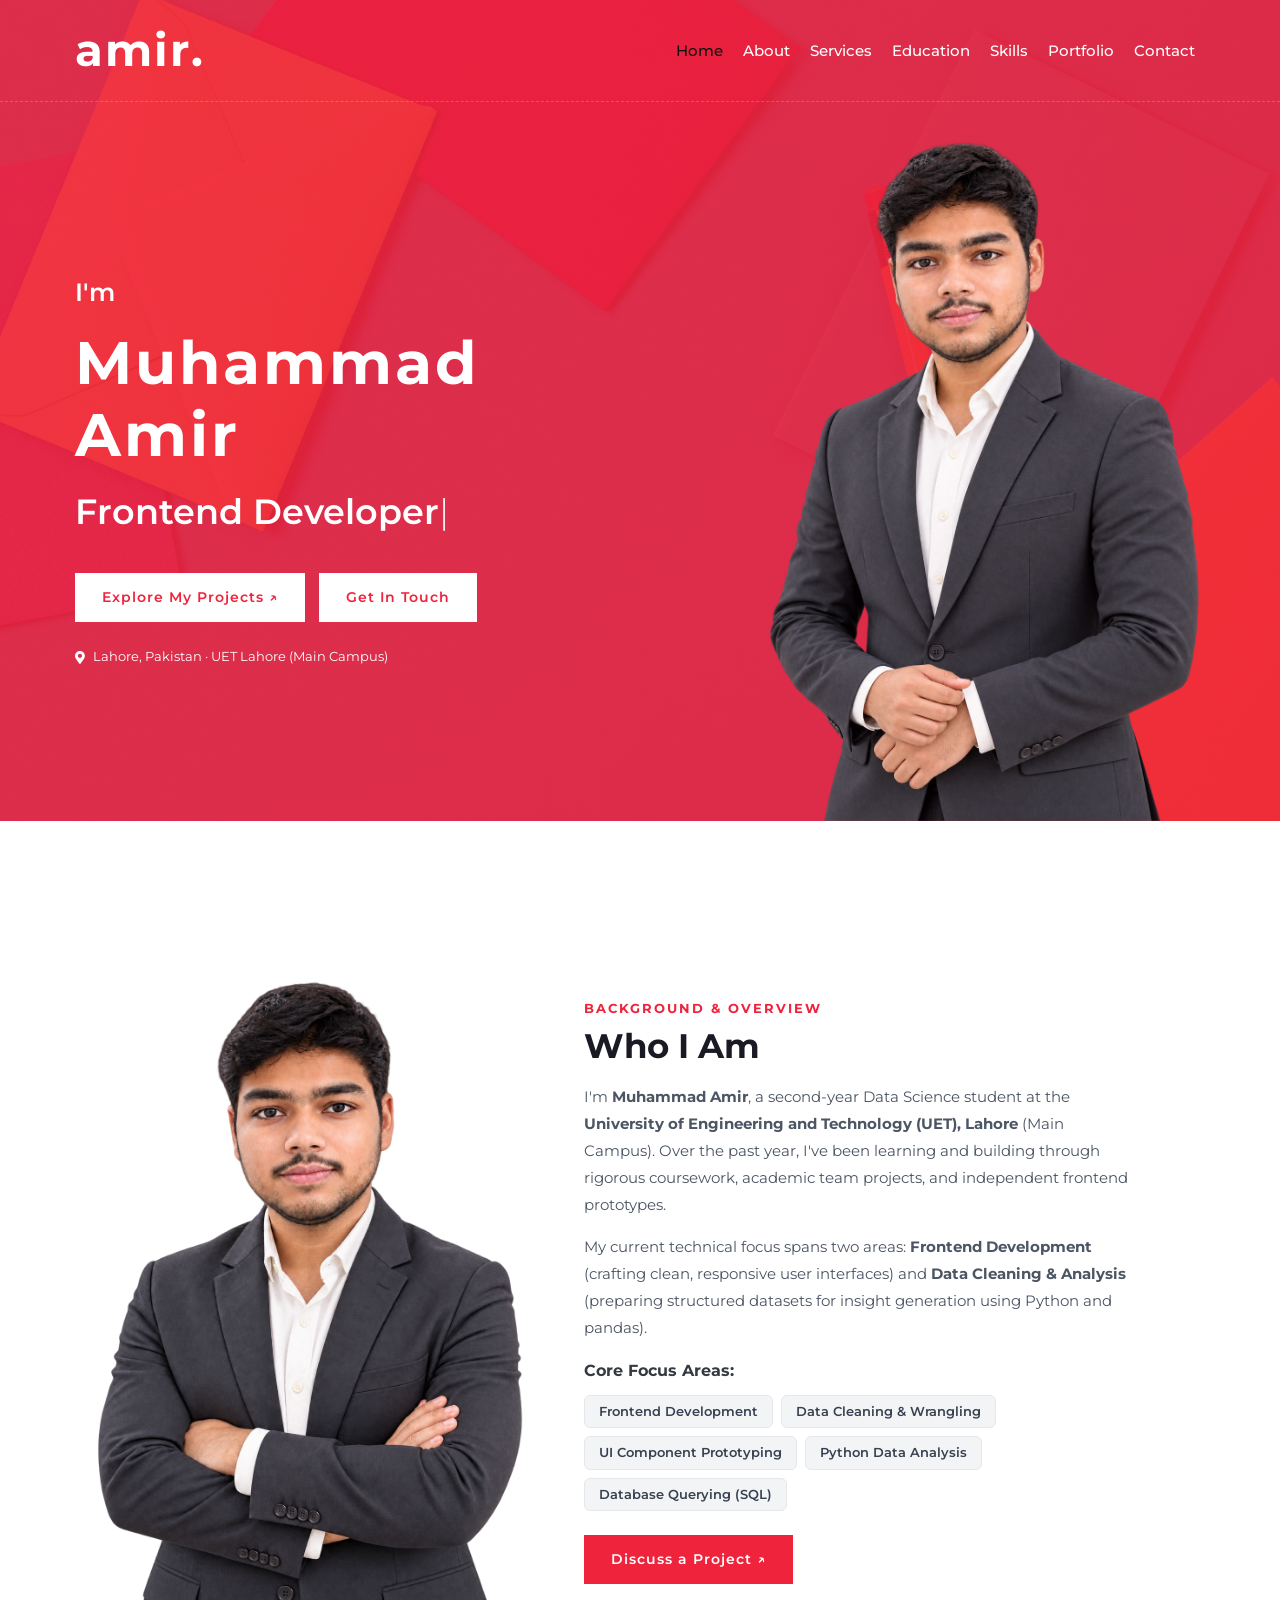
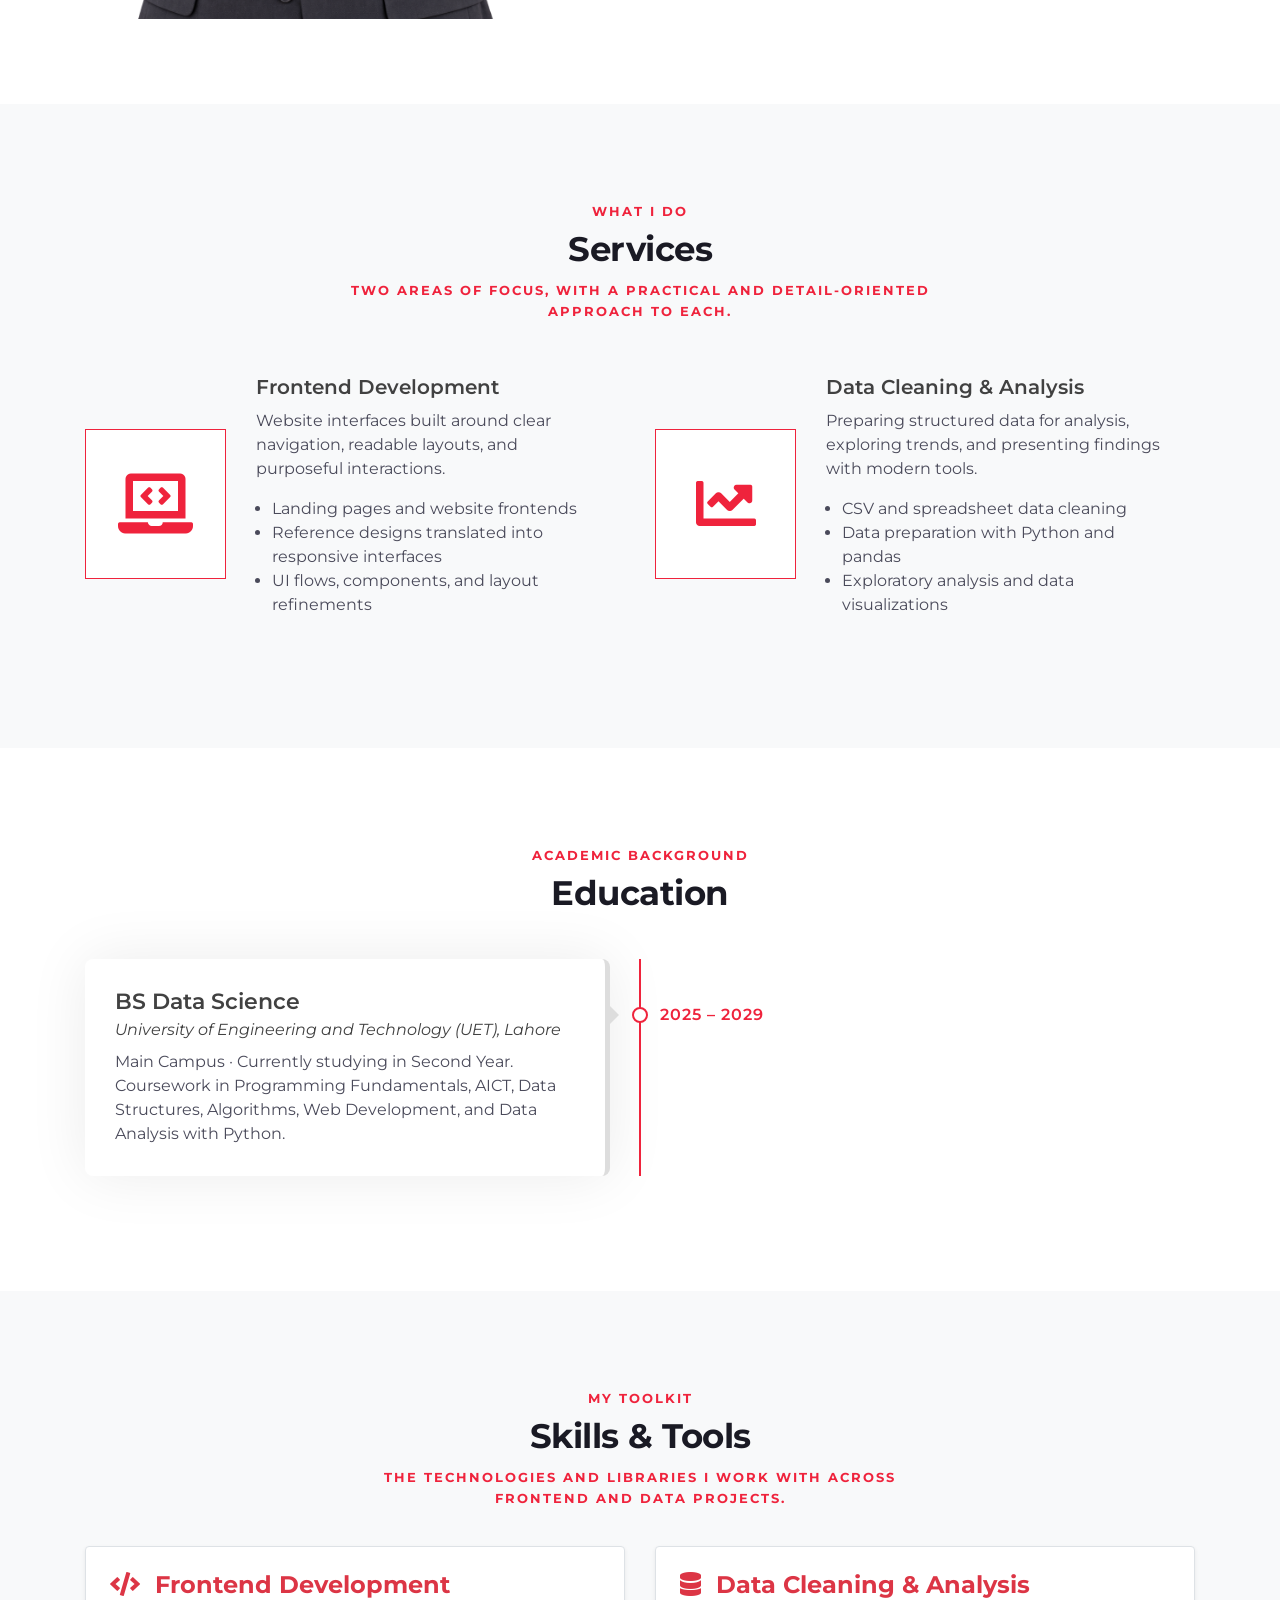
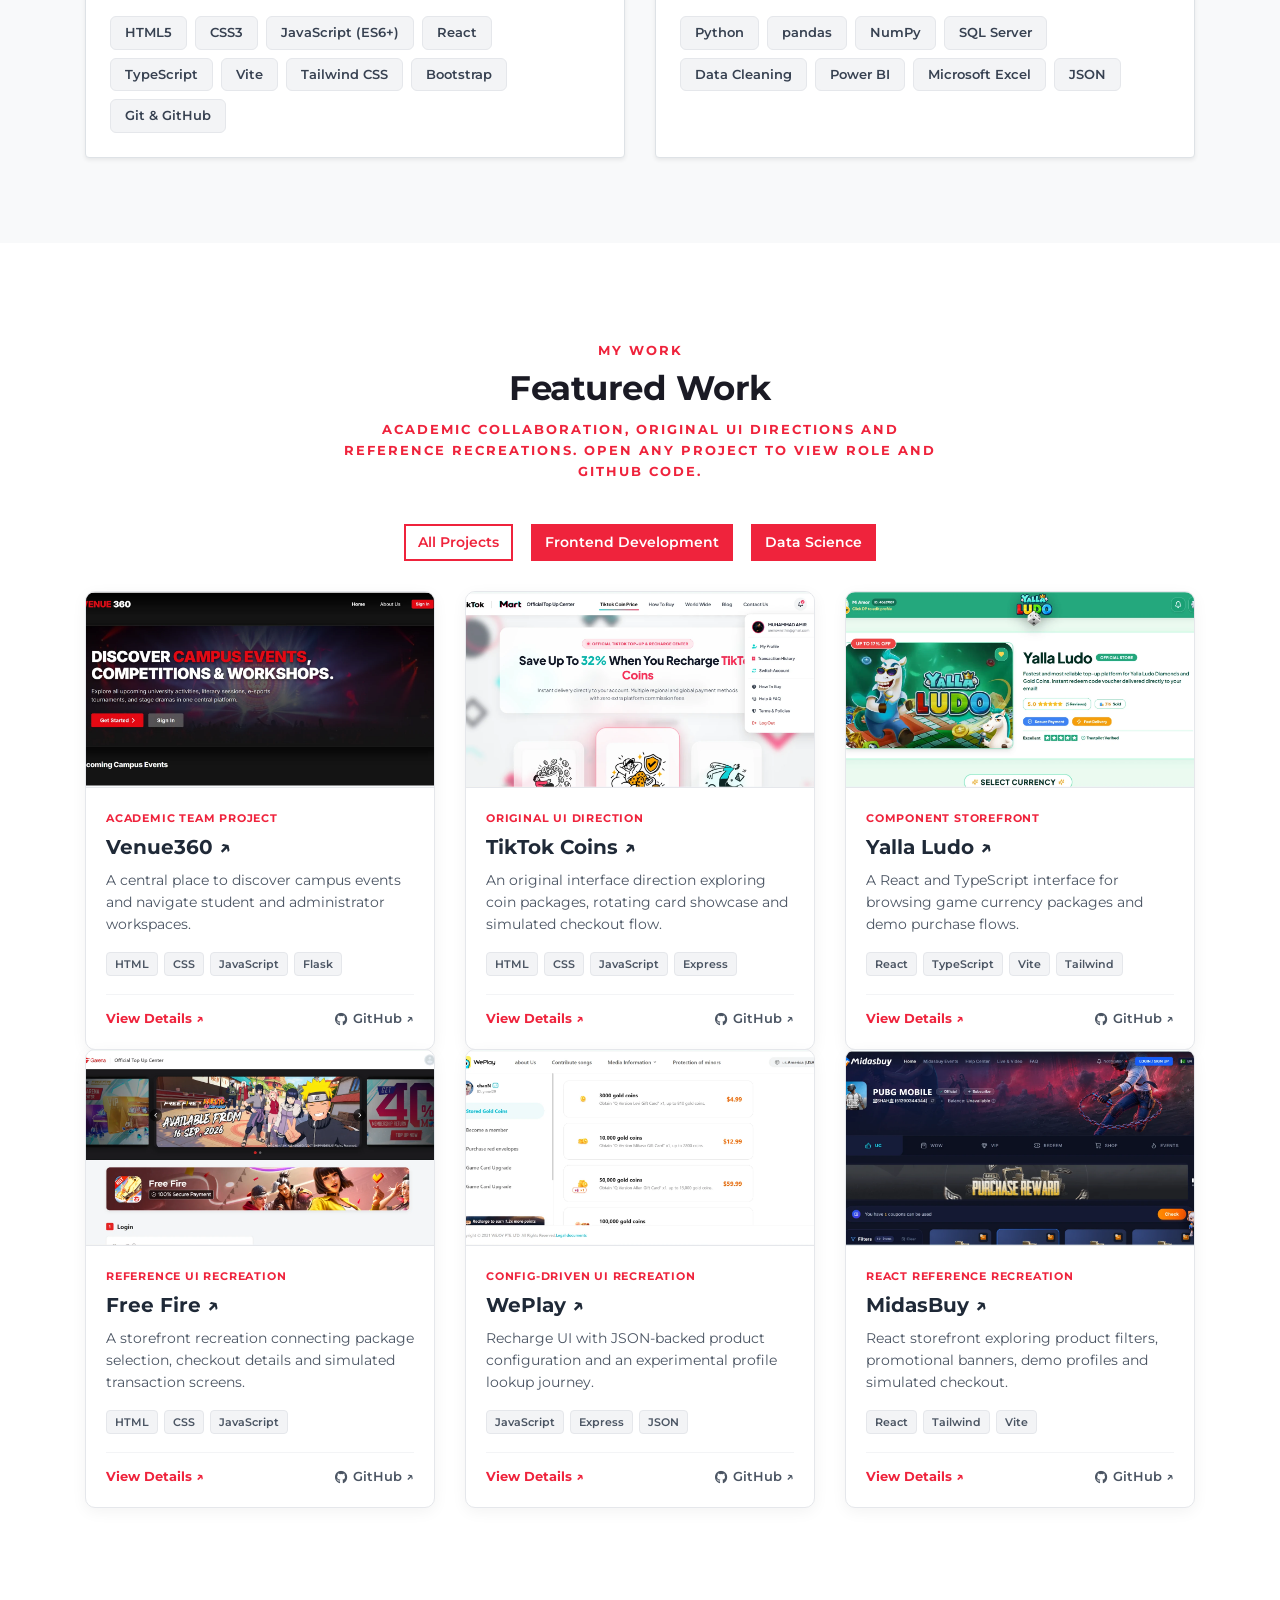
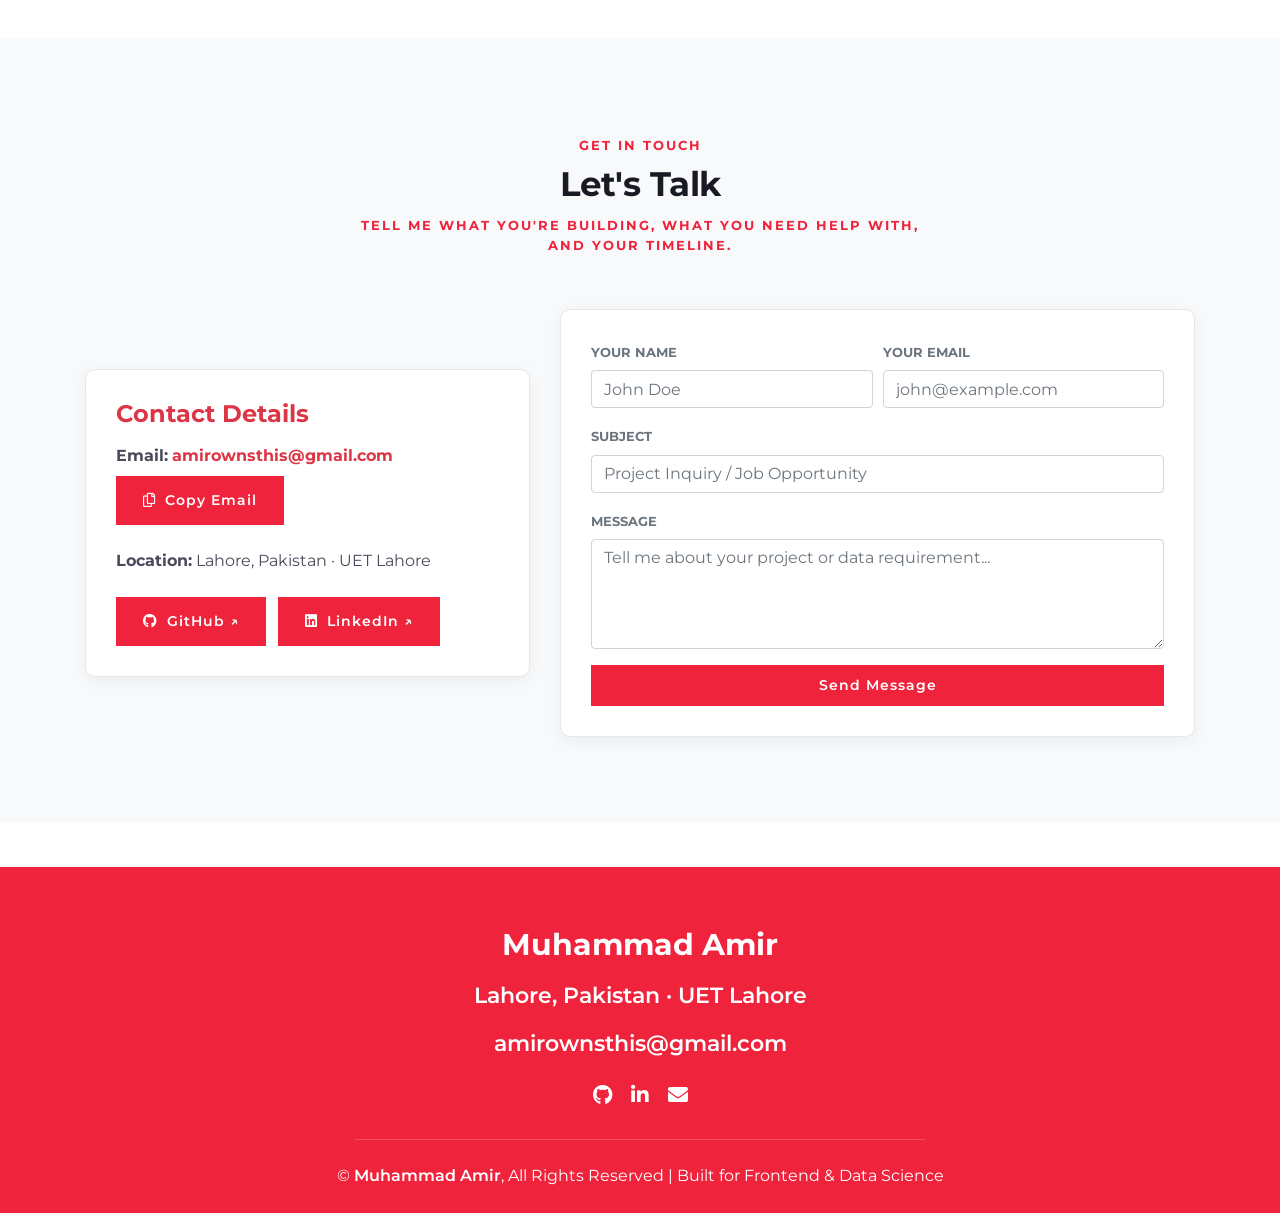
==== index.html @ ccf4f06b "Add portfolio website" ====
<!DOCTYPE html>
<html lang="en">
    <head>
        <meta charset="utf-8">
        <title>Muhammad Amir | Frontend Developer & Data Science Student</title>
        <meta content="width=device-width, initial-scale=1.0" name="viewport">
        <meta content="Muhammad Amir, Frontend Developer, Data Science Student, UET Lahore, Data Cleaning, Web Development" name="keywords">
        <meta content="Muhammad Amir — Frontend developer and Data Science student at UET Lahore. Explore academic projects, UI prototypes, data cleaning, and web development." name="description">

        <!-- Favicon -->
        <link href="img/favicon.svg" rel="icon" type="image/svg+xml">

        <!-- Google Fonts -->
        <link href="https://fonts.googleapis.com/css2?family=Montserrat:wght@300;400;500;600;700;800&display=swap" rel="stylesheet">

        <!-- CSS Libraries -->
        <link href="https://stackpath.bootstrapcdn.com/bootstrap/4.4.1/css/bootstrap.min.css" rel="stylesheet">
        <link href="https://cdnjs.cloudflare.com/ajax/libs/font-awesome/5.10.0/css/all.min.css" rel="stylesheet">
        <link href="lib/animate/animate.min.css" rel="stylesheet">
        <link href="lib/owlcarousel/assets/owl.carousel.min.css" rel="stylesheet">
        <link href="lib/lightbox/css/lightbox.min.css" rel="stylesheet">

        <!-- Template Stylesheet -->
        <link href="css/style.css" rel="stylesheet">

        <!-- Refined Layout, Pacing & Card Styles -->
        <style>
            html {
                scroll-behavior: smooth;
                scroll-padding-top: 80px;
            }

            body {
                font-family: 'Montserrat', sans-serif;
                color: #4A4A5A;
                background: #FFFFFF;
            }

            /* Section Spacing */
            .section-padding {
                padding: 85px 0;
            }
            .section-bg-light {
                background: #F8F9FA;
            }

            /* Section Header */
            .section-header {
                margin-bottom: 45px;
            }
            .section-header p {
                font-size: 13px;
                font-weight: 700;
                letter-spacing: 2px;
                text-transform: uppercase;
                color: #EF233C;
                margin-bottom: 8px;
            }
            .section-header h2 {
                font-size: 34px;
                font-weight: 700;
                color: #1A1A24;
                letter-spacing: -0.5px;
            }
            .section-intro-text {
                max-width: 600px;
                margin: 10px auto 0 auto;
                font-size: 15px;
                color: #6B7280;
                line-height: 1.6;
            }

            /* Skill Pills */
            .skill-pills-container {
                display: flex;
                flex-wrap: wrap;
                gap: 8px;
                margin-top: 15px;
            }
            .skill-badge-pill {
                background: #F3F4F6;
                color: #374151;
                font-weight: 600;
                font-size: 13px;
                padding: 6px 14px;
                border-radius: 6px;
                display: inline-block;
                border: 1px solid #E5E7EB;
                transition: all 0.25s ease;
            }
            .skill-badge-pill:hover {
                background: #EF233C;
                color: #FFFFFF;
                border-color: #EF233C;
                transform: translateY(-2px);
            }

            /* Portfolio Cards - Employer Ready */
            .portfolio-grid {
                display: grid;
                grid-template-columns: repeat(auto-fill, minmax(320px, 1fr));
                gap: 30px;
            }
            .portfolio-card {
                background: #FFFFFF;
                border-radius: 10px;
                overflow: hidden;
                border: 1px solid #E5E7EB;
                box-shadow: 0 4px 15px rgba(0,0,0,0.05);
                transition: transform 0.3s cubic-bezier(0.25, 0.8, 0.25, 1), box-shadow 0.3s ease, border-color 0.3s ease;
                display: flex;
                flex-direction: column;
                height: 100%;
            }
            .portfolio-card:hover {
                transform: translateY(-6px);
                box-shadow: 0 16px 30px rgba(0,0,0,0.12);
                border-color: #EF233C;
            }
            .portfolio-card-img-wrap {
                position: relative;
                width: 100%;
                aspect-ratio: 16 / 9;
                overflow: hidden;
                background: #F3F4F6;
                border-bottom: 1px solid #E5E7EB;
                cursor: pointer;
            }
            .portfolio-card-img-wrap img {
                width: 100%;
                height: 100%;
                object-fit: cover;
                transition: transform 0.4s ease;
            }
            .portfolio-card:hover .portfolio-card-img-wrap img {
                transform: scale(1.05);
            }
            .portfolio-card-body {
                padding: 22px 20px 20px 20px;
                display: flex;
                flex-direction: column;
                flex-grow: 1;
            }
            .portfolio-card-kind {
                font-size: 11px;
                font-weight: 700;
                letter-spacing: 0.8px;
                text-transform: uppercase;
                color: #EF233C;
                margin-bottom: 8px;
            }
            .portfolio-card-title-row {
                display: flex;
                justify-content: space-between;
                align-items: baseline;
                margin-bottom: 10px;
            }
            .portfolio-card-title {
                font-size: 20px;
                font-weight: 700;
                color: #1F2937;
                margin: 0;
            }
            .portfolio-card-title a {
                color: inherit;
                text-decoration: none;
            }
            .portfolio-card-title a:hover {
                color: #EF233C;
            }
            .portfolio-card-summary {
                font-size: 14px;
                color: #4B5563;
                line-height: 1.6;
                margin-bottom: 16px;
                flex-grow: 1;
            }
            .portfolio-card-tags {
                display: flex;
                flex-wrap: wrap;
                gap: 6px;
                margin-bottom: 18px;
            }
            .portfolio-card-tag {
                font-size: 11px;
                font-weight: 600;
                background: #F3F4F6;
                color: #4B5563;
                padding: 3px 8px;
                border-radius: 4px;
                border: 1px solid #E5E7EB;
            }
            .portfolio-card-footer {
                display: flex;
                justify-content: space-between;
                align-items: center;
                border-top: 1px solid #F3F4F6;
                padding-top: 14px;
                margin-top: auto;
            }
            .card-link-action {
                font-size: 13px;
                font-weight: 700;
                color: #EF233C;
                text-decoration: none !important;
                display: inline-flex;
                align-items: center;
                gap: 4px;
                background: none;
                border: none;
                padding: 0;
                cursor: pointer;
                transition: color 0.2s ease;
            }
            .card-link-action:hover {
                color: #D90429;
            }
            .card-link-github {
                font-size: 13px;
                font-weight: 600;
                color: #4B5563;
                text-decoration: none !important;
                display: inline-flex;
                align-items: center;
                gap: 5px;
                transition: color 0.2s ease;
            }
            .card-link-github:hover {
                color: #111827;
            }

            /* Education Timeline Enhancements */
            .experience .timeline-text {
                box-shadow: 0 4px 20px rgba(0,0,0,0.06);
                border-radius: 8px;
            }

            /* Contact Card */
            .contact-card-box {
                background: #FFFFFF;
                border-radius: 10px;
                padding: 30px;
                border: 1px solid #E5E7EB;
                box-shadow: 0 4px 15px rgba(0,0,0,0.05);
                height: 100%;
            }

            /* Filter buttons */
            #portfolio-filter {
                display: flex;
                justify-content: center;
                flex-wrap: wrap;
                gap: 8px;
                margin-bottom: 35px;
                padding: 0;
                list-style: none;
            }
            #portfolio-filter li {
                font-size: 13px;
                font-weight: 600;
                padding: 8px 18px;
                border-radius: 20px;
                background: #FFFFFF;
                color: #4B5563;
                border: 1px solid #E5E7EB;
                cursor: pointer;
                transition: all 0.25s ease;
            }
            #portfolio-filter li.filter-active,
            #portfolio-filter li:hover {
                background: #EF233C;
                color: #FFFFFF;
                border-color: #EF233C;
            }

            /* Modal Styling */
            .modal-content {
                border-radius: 12px;
                border: none;
                box-shadow: 0 20px 50px rgba(0,0,0,0.2);
            }
            .modal-header {
                background: #F9FAFB;
                border-bottom: 1px solid #E5E7EB;
                border-radius: 12px 12px 0 0;
                padding: 18px 24px;
            }
            .modal-body {
                padding: 24px;
            }
            .modal-footer {
                background: #F9FAFB;
                border-top: 1px solid #E5E7EB;
                border-radius: 0 0 12px 12px;
                padding: 16px 24px;
            }
        </style>
    </head>

    <body data-spy="scroll" data-target=".navbar" data-offset="51">
        <!-- Nav Bar Start -->
        <div class="navbar navbar-expand-lg bg-light navbar-light">
            <div class="container-fluid">
                <a href="index.html" class="navbar-brand">amir<span>.</span></a>
                <button type="button" class="navbar-toggler" data-toggle="collapse" data-target="#navbarCollapse">
                    <span class="navbar-toggler-icon"></span>
                </button>

                <div class="collapse navbar-collapse justify-content-between" id="navbarCollapse">
                    <div class="navbar-nav ml-auto">
                        <a href="#home" class="nav-item nav-link active">Home</a>
                        <a href="#about" class="nav-item nav-link">About</a>
                        <a href="#service" class="nav-item nav-link">Services</a>
                        <a href="#experience" class="nav-item nav-link">Education</a>
                        <a href="#skills" class="nav-item nav-link">Skills</a>
                        <a href="#portfolio" class="nav-item nav-link">Portfolio</a>
                        <a href="#contact" class="nav-item nav-link">Contact</a>
                    </div>
                </div>
            </div>
        </div>
        <!-- Nav Bar End -->


        <!-- Hero Start -->
        <div class="hero" id="home">
            <div class="container-fluid">
                <div class="row align-items-center">
                    <div class="col-sm-12 col-md-6">
                        <div class="hero-content">
                            <div class="hero-text">
                                <p>I'm</p>
                                <h1>Muhammad Amir</h1>
                                <div class="typed-text">Frontend Developer, Data Science Student, Data Cleaning Specialist</div>
                                <h2></h2>
                            </div>
                            <div class="hero-btn">
                                <a class="btn" href="#portfolio">Explore My Projects <span aria-hidden="true">↗</span></a>
                                <a class="btn" href="#contact">Get In Touch</a>
                            </div>
                            <div style="color: #FFFFFF; font-size: 13px; margin-top: 25px; display: flex; align-items: center; gap: 8px;">
                                <i class="fas fa-map-marker-alt"></i> Lahore, Pakistan · UET Lahore (Main Campus)
                            </div>
                        </div>
                    </div>
                    <div class="col-sm-12 col-md-6 d-none d-md-block">
                        <div class="hero-image">
                            <img src="img/amir-welcoming.png" alt="Muhammad Amir" style="max-width: 85%; display: block; margin-left: auto;">
                        </div>
                    </div>
                </div>
            </div>
        </div>
        <!-- Hero End -->


        <!-- About Start -->
        <div class="about section-padding" id="about">
            <div class="container">
                <div class="row align-items-center">
                    <div class="col-lg-5 mb-4 mb-lg-0">
                        <div class="about-img">
                            <img src="img/about-amir.png" alt="About Muhammad Amir" style="width: 100%; display: block;">
                        </div>
                    </div>
                    <div class="col-lg-7">
                        <div class="about-content pl-lg-4">
                            <div class="section-header text-left mb-3">
                                <p>BACKGROUND & OVERVIEW</p>
                                <h2>Who I Am</h2>
                            </div>
                            <div class="about-text">
                                <p style="font-size: 15px; line-height: 1.8; color: #4B5563; margin-bottom: 15px;">
                                    I'm <strong>Muhammad Amir</strong>, a second-year Data Science student at the <strong>University of Engineering and Technology (UET), Lahore</strong> (Main Campus). Over the past year, I've been learning and building through rigorous coursework, academic team projects, and independent frontend prototypes.
                                </p>
                                <p style="font-size: 15px; line-height: 1.8; color: #4B5563; margin-bottom: 20px;">
                                    My current technical focus spans two areas: <strong>Frontend Development</strong> (crafting clean, responsive user interfaces) and <strong>Data Cleaning & Analysis</strong> (preparing structured datasets for insight generation using Python and pandas).
                                </p>
                            </div>
                            
                            <!-- Skill Tags (No completion bars!) -->
                            <div>
                                <h6 class="font-weight-bold text-dark mb-2">Core Focus Areas:</h6>
                                <div class="skill-pills-container">
                                    <span class="skill-badge-pill">Frontend Development</span>
                                    <span class="skill-badge-pill">Data Cleaning & Wrangling</span>
                                    <span class="skill-badge-pill">UI Component Prototyping</span>
                                    <span class="skill-badge-pill">Python Data Analysis</span>
                                    <span class="skill-badge-pill">Database Querying (SQL)</span>
                                </div>
                            </div>

                            <a class="btn mt-4" href="#contact">Discuss a Project <span aria-hidden="true">↗</span></a>
                        </div>
                    </div>
                </div>
            </div>
        </div>
        <!-- About End -->
        
        
        <!-- Service Start -->
        <div class="service section-padding section-bg-light" id="service">
            <div class="container">
                <div class="section-header text-center wow zoomIn" data-wow-delay="0.1s">
                    <p>WHAT I DO</p>
                    <h2>Services</h2>
                    <p class="section-intro-text">Two areas of focus, with a practical and detail-oriented approach to each.</p>
                </div>
                <div class="row">
                    <div class="col-lg-6 wow fadeInUp mb-4 mb-lg-0" data-wow-delay="0.0s">
                        <div class="service-item">
                            <div class="service-icon">
                                <i class="fa fa-laptop-code"></i>
                            </div>
                            <div class="service-text">
                                <h3>Frontend Development</h3>
                                <p>
                                    Website interfaces built around clear navigation, readable layouts, and purposeful interactions.
                                </p>
                                <ul class="mt-3 pl-3">
                                    <li>Landing pages and website frontends</li>
                                    <li>Reference designs translated into responsive interfaces</li>
                                    <li>UI flows, components, and layout refinements</li>
                                </ul>
                            </div>
                        </div>
                    </div>
                    <div class="col-lg-6 wow fadeInUp" data-wow-delay="0.2s">
                        <div class="service-item">
                            <div class="service-icon">
                                <i class="fa fa-chart-line"></i>
                            </div>
                            <div class="service-text">
                                <h3>Data Cleaning & Analysis</h3>
                                <p>
                                    Preparing structured data for analysis, exploring trends, and presenting findings with modern tools.
                                </p>
                                <ul class="mt-3 pl-3">
                                    <li>CSV and spreadsheet data cleaning</li>
                                    <li>Data preparation with Python and pandas</li>
                                    <li>Exploratory analysis and data visualizations</li>
                                </ul>
                            </div>
                        </div>
                    </div>
                </div>
            </div>
        </div>
        <!-- Service End -->
        
        
        <!-- Education Start -->
        <div class="experience section-padding" id="experience">
            <div class="container">
                <header class="section-header text-center wow zoomIn" data-wow-delay="0.1s">
                    <p>ACADEMIC BACKGROUND</p>
                    <h2>Education</h2>
                </header>
                <div class="timeline">
                    <div class="timeline-item left wow slideInLeft" data-wow-delay="0.1s">
                        <div class="timeline-text">
                            <div class="timeline-date">2025 – 2029</div>
                            <h2>BS Data Science</h2>
                            <h4>University of Engineering and Technology (UET), Lahore</h4>
                            <p>
                                Main Campus · Currently studying in Second Year. Coursework in Programming Fundamentals, AICT, Data Structures, Algorithms, Web Development, and Data Analysis with Python.
                            </p>
                        </div>
                    </div>
                </div>
            </div>
        </div>
        <!-- Education End -->
        

        <!-- Skills Start -->
        <div class="about section-padding section-bg-light" id="skills">
            <div class="container">
                <div class="section-header text-center wow zoomIn" data-wow-delay="0.1s">
                    <p>MY TOOLKIT</p>
                    <h2>Skills & Tools</h2>
                    <p class="section-intro-text">The technologies and libraries I work with across frontend and data projects.</p>
                </div>
                <div class="row mt-4">
                    <div class="col-md-6 mb-4 mb-md-0 wow fadeInLeft" data-wow-delay="0.2s">
                        <div class="bg-white p-4 rounded shadow-sm border h-100">
                            <h4 class="font-weight-bold text-danger mb-3"><i class="fas fa-code mr-2"></i> Frontend Development</h4>
                            <div class="skill-pills-container">
                                <span class="skill-badge-pill">HTML5</span>
                                <span class="skill-badge-pill">CSS3</span>
                                <span class="skill-badge-pill">JavaScript (ES6+)</span>
                                <span class="skill-badge-pill">React</span>
                                <span class="skill-badge-pill">TypeScript</span>
                                <span class="skill-badge-pill">Vite</span>
                                <span class="skill-badge-pill">Tailwind CSS</span>
                                <span class="skill-badge-pill">Bootstrap</span>
                                <span class="skill-badge-pill">Git & GitHub</span>
                            </div>
                        </div>
                    </div>
                    <div class="col-md-6 wow fadeInRight" data-wow-delay="0.2s">
                        <div class="bg-white p-4 rounded shadow-sm border h-100">
                            <h4 class="font-weight-bold text-danger mb-3"><i class="fas fa-database mr-2"></i> Data Cleaning & Analysis</h4>
                            <div class="skill-pills-container">
                                <span class="skill-badge-pill">Python</span>
                                <span class="skill-badge-pill">pandas</span>
                                <span class="skill-badge-pill">NumPy</span>
                                <span class="skill-badge-pill">SQL Server</span>
                                <span class="skill-badge-pill">Data Cleaning</span>
                                <span class="skill-badge-pill">Power BI</span>
                                <span class="skill-badge-pill">Microsoft Excel</span>
                                <span class="skill-badge-pill">JSON</span>
                            </div>
                        </div>
                    </div>
                </div>
            </div>
        </div>
        <!-- Skills End -->


        <!-- Portfolio Start -->
        <div class="portfolio section-padding" id="portfolio">
            <div class="container">
                <div class="section-header text-center wow zoomIn" data-wow-delay="0.1s">
                    <p>MY WORK</p>
                    <h2>Featured Work</h2>
                    <p class="section-intro-text">Academic collaboration, original UI directions and reference recreations. Open any project to view role and GitHub code.</p>
                </div>
                
                <div class="row">
                    <div class="col-12">
                        <ul id="portfolio-filter">
                            <li data-filter="*" class="filter-active">All Projects</li>
                            <li data-filter=".filter-web">Frontend Development</li>
                            <li data-filter=".filter-data">Data Science</li>
                        </ul>
                    </div>
                </div>
                
                <div class="row portfolio-container">
                    
                    <!-- Card 1: Venue360 -->
                    <div class="col-lg-4 col-md-6 portfolio-item filter-web wow fadeInUp" data-wow-delay="0.0s">
                        <div class="portfolio-card">
                            <div class="portfolio-card-img-wrap" onclick="openProjectModal('venue360')">
                                <img src="img/projects/Venue360.webp" alt="Venue360 Campus Event Platform">
                            </div>
                            <div class="portfolio-card-body">
                                <span class="portfolio-card-kind">Academic Team Project</span>
                                <div class="portfolio-card-title-row">
                                    <h3 class="portfolio-card-title">
                                        <a href="javascript:void(0)" onclick="openProjectModal('venue360')">Venue360 ↗</a>
                                    </h3>
                                </div>
                                <p class="portfolio-card-summary">A central place to discover campus events and navigate student and administrator workspaces.</p>
                                <div class="portfolio-card-tags">
                                    <span class="portfolio-card-tag">HTML</span>
                                    <span class="portfolio-card-tag">CSS</span>
                                    <span class="portfolio-card-tag">JavaScript</span>
                                    <span class="portfolio-card-tag">Flask</span>
                                </div>
                                <div class="portfolio-card-footer">
                                    <button class="card-link-action" onclick="openProjectModal('venue360')">
                                        View Details ↗
                                    </button>
                                    <a href="https://github.com/amirownsthis-code/Venue360" target="_blank" rel="noopener noreferrer" class="card-link-github">
                                        <i class="fab fa-github"></i> GitHub ↗
                                    </a>
                                </div>
                            </div>
                        </div>
                    </div>

                    <!-- Card 2: TikTok Coins -->
                    <div class="col-lg-4 col-md-6 portfolio-item filter-web wow fadeInUp" data-wow-delay="0.1s">
                        <div class="portfolio-card">
                            <div class="portfolio-card-img-wrap" onclick="openProjectModal('tiktok')">
                                <img src="img/projects/tiktok-coins-prototype.webp" alt="TikTok Coins Storefront">
                            </div>
                            <div class="portfolio-card-body">
                                <span class="portfolio-card-kind">Original UI Direction</span>
                                <div class="portfolio-card-title-row">
                                    <h3 class="portfolio-card-title">
                                        <a href="javascript:void(0)" onclick="openProjectModal('tiktok')">TikTok Coins ↗</a>
                                    </h3>
                                </div>
                                <p class="portfolio-card-summary">An original interface direction exploring coin packages, rotating card showcase and simulated checkout flow.</p>
                                <div class="portfolio-card-tags">
                                    <span class="portfolio-card-tag">HTML</span>
                                    <span class="portfolio-card-tag">CSS</span>
                                    <span class="portfolio-card-tag">JavaScript</span>
                                    <span class="portfolio-card-tag">Express</span>
                                </div>
                                <div class="portfolio-card-footer">
                                    <button class="card-link-action" onclick="openProjectModal('tiktok')">
                                        View Details ↗
                                    </button>
                                    <a href="https://github.com/amirownsthis-code/tiktok-coins-prototype" target="_blank" rel="noopener noreferrer" class="card-link-github">
                                        <i class="fab fa-github"></i> GitHub ↗
                                    </a>
                                </div>
                            </div>
                        </div>
                    </div>

                    <!-- Card 3: Yalla Ludo -->
                    <div class="col-lg-4 col-md-6 portfolio-item filter-web wow fadeInUp" data-wow-delay="0.2s">
                        <div class="portfolio-card">
                            <div class="portfolio-card-img-wrap" onclick="openProjectModal('yallaludo')">
                                <img src="img/projects/yallaludo-topup-prototype.webp" alt="Yalla Ludo Storefront">
                            </div>
                            <div class="portfolio-card-body">
                                <span class="portfolio-card-kind">Component Storefront</span>
                                <div class="portfolio-card-title-row">
                                    <h3 class="portfolio-card-title">
                                        <a href="javascript:void(0)" onclick="openProjectModal('yallaludo')">Yalla Ludo ↗</a>
                                    </h3>
                                </div>
                                <p class="portfolio-card-summary">A React and TypeScript interface for browsing game currency packages and demo purchase flows.</p>
                                <div class="portfolio-card-tags">
                                    <span class="portfolio-card-tag">React</span>
                                    <span class="portfolio-card-tag">TypeScript</span>
                                    <span class="portfolio-card-tag">Vite</span>
                                    <span class="portfolio-card-tag">Tailwind</span>
                                </div>
                                <div class="portfolio-card-footer">
                                    <button class="card-link-action" onclick="openProjectModal('yallaludo')">
                                        View Details ↗
                                    </button>
                                    <a href="https://github.com/amirownsthis-code/yallaludo-topup-prototype" target="_blank" rel="noopener noreferrer" class="card-link-github">
                                        <i class="fab fa-github"></i> GitHub ↗
                                    </a>
                                </div>
                            </div>
                        </div>
                    </div>

                    <!-- Card 4: Free Fire -->
                    <div class="col-lg-4 col-md-6 portfolio-item filter-web wow fadeInUp" data-wow-delay="0.3s">
                        <div class="portfolio-card">
                            <div class="portfolio-card-img-wrap" onclick="openProjectModal('freefire')">
                                <img src="img/projects/freefire-topup-prototype.webp" alt="Free Fire Recreation">
                            </div>
                            <div class="portfolio-card-body">
                                <span class="portfolio-card-kind">Reference UI Recreation</span>
                                <div class="portfolio-card-title-row">
                                    <h3 class="portfolio-card-title">
                                        <a href="javascript:void(0)" onclick="openProjectModal('freefire')">Free Fire ↗</a>
                                    </h3>
                                </div>
                                <p class="portfolio-card-summary">A storefront recreation connecting package selection, checkout details and simulated transaction screens.</p>
                                <div class="portfolio-card-tags">
                                    <span class="portfolio-card-tag">HTML</span>
                                    <span class="portfolio-card-tag">CSS</span>
                                    <span class="portfolio-card-tag">JavaScript</span>
                                </div>
                                <div class="portfolio-card-footer">
                                    <button class="card-link-action" onclick="openProjectModal('freefire')">
                                        View Details ↗
                                    </button>
                                    <a href="https://github.com/amirownsthis-code/freefire-topup-prototype" target="_blank" rel="noopener noreferrer" class="card-link-github">
                                        <i class="fab fa-github"></i> GitHub ↗
                                    </a>
                                </div>
                            </div>
                        </div>
                    </div>

                    <!-- Card 5: WePlay -->
                    <div class="col-lg-4 col-md-6 portfolio-item filter-web wow fadeInUp" data-wow-delay="0.4s">
                        <div class="portfolio-card">
                            <div class="portfolio-card-img-wrap" onclick="openProjectModal('weplay')">
                                <img src="img/projects/weplay-topup-prototype.webp" alt="WePlay Recharge UI">
                            </div>
                            <div class="portfolio-card-body">
                                <span class="portfolio-card-kind">Config-Driven UI Recreation</span>
                                <div class="portfolio-card-title-row">
                                    <h3 class="portfolio-card-title">
                                        <a href="javascript:void(0)" onclick="openProjectModal('weplay')">WePlay ↗</a>
                                    </h3>
                                </div>
                                <p class="portfolio-card-summary">Recharge UI with JSON-backed product configuration and an experimental profile lookup journey.</p>
                                <div class="portfolio-card-tags">
                                    <span class="portfolio-card-tag">JavaScript</span>
                                    <span class="portfolio-card-tag">Express</span>
                                    <span class="portfolio-card-tag">JSON</span>
                                </div>
                                <div class="portfolio-card-footer">
                                    <button class="card-link-action" onclick="openProjectModal('weplay')">
                                        View Details ↗
                                    </button>
                                    <a href="https://github.com/amirownsthis-code/weplay-topup-prototype" target="_blank" rel="noopener noreferrer" class="card-link-github">
                                        <i class="fab fa-github"></i> GitHub ↗
                                    </a>
                                </div>
                            </div>
                        </div>
                    </div>

                    <!-- Card 6: MidasBuy -->
                    <div class="col-lg-4 col-md-6 portfolio-item filter-web wow fadeInUp" data-wow-delay="0.5s">
                        <div class="portfolio-card">
                            <div class="portfolio-card-img-wrap" onclick="openProjectModal('midasbuy')">
                                <img src="img/projects/midasbuy-ui-prototype.webp" alt="MidasBuy Storefront">
                            </div>
                            <div class="portfolio-card-body">
                                <span class="portfolio-card-kind">React Reference Recreation</span>
                                <div class="portfolio-card-title-row">
                                    <h3 class="portfolio-card-title">
                                        <a href="javascript:void(0)" onclick="openProjectModal('midasbuy')">MidasBuy ↗</a>
                                    </h3>
                                </div>
                                <p class="portfolio-card-summary">React storefront exploring product filters, promotional banners, demo profiles and simulated checkout.</p>
                                <div class="portfolio-card-tags">
                                    <span class="portfolio-card-tag">React</span>
                                    <span class="portfolio-card-tag">Tailwind</span>
                                    <span class="portfolio-card-tag">Vite</span>
                                </div>
                                <div class="portfolio-card-footer">
                                    <button class="card-link-action" onclick="openProjectModal('midasbuy')">
                                        View Details ↗
                                    </button>
                                    <a href="https://github.com/amirownsthis-code/midasbuy-ui-prototype" target="_blank" rel="noopener noreferrer" class="card-link-github">
                                        <i class="fab fa-github"></i> GitHub ↗
                                    </a>
                                </div>
                            </div>
                        </div>
                    </div>

                </div>
            </div>
        </div>
        <!-- Portfolio End -->


        <!-- Contact Start -->
        <div class="contact section-padding section-bg-light" id="contact">
            <div class="container">
                <div class="section-header text-center wow zoomIn" data-wow-delay="0.1s">
                    <p>GET IN TOUCH</p>
                    <h2>Let's Talk</h2>
                    <p class="section-intro-text">Tell me what you're building, what you need help with, and your timeline.</p>
                </div>
                <div class="row mt-4 align-items-center">
                    <div class="col-md-5 mb-4 mb-md-0">
                        <div class="contact-card-box">
                            <h4 class="font-weight-bold text-danger mb-3">Contact Details</h4>
                            <p class="mb-2"><strong>Email:</strong> <a href="mailto:amirownsthis@gmail.com" class="text-danger font-weight-bold">amirownsthis@gmail.com</a></p>
                            <button class="btn btn-sm btn-outline-danger mb-3" onclick="copyEmail()"><i class="far fa-copy mr-1"></i> Copy Email</button>
                            <p id="copy-status-msg" class="text-success small font-weight-bold mb-2"></p>
                            <p class="mb-2"><strong>Location:</strong> Lahore, Pakistan · UET Lahore</p>
                            <div class="mt-4">
                                <a href="https://github.com/amirownsthis-code" target="_blank" rel="noopener noreferrer" class="btn btn-sm btn-dark mr-2"><i class="fab fa-github mr-1"></i> GitHub ↗</a>
                                <a href="https://www.linkedin.com/in/muhammad-amir-1a67363a3/" target="_blank" rel="noopener noreferrer" class="btn btn-sm btn-primary"><i class="fab fa-linkedin mr-1"></i> LinkedIn ↗</a>
                            </div>
                        </div>
                    </div>
                    <div class="col-md-7">
                        <div class="contact-card-box">
                            <form id="contactForm" onsubmit="handleContactSubmit(event)">
                                <div class="form-row">
                                    <div class="form-group col-md-6">
                                        <label class="font-weight-bold small text-muted">YOUR NAME</label>
                                        <input type="text" class="form-control" placeholder="John Doe" required>
                                    </div>
                                    <div class="form-group col-md-6">
                                        <label class="font-weight-bold small text-muted">YOUR EMAIL</label>
                                        <input type="email" class="form-control" placeholder="john@example.com" required>
                                    </div>
                                </div>
                                <div class="form-group">
                                    <label class="font-weight-bold small text-muted">SUBJECT</label>
                                    <input type="text" class="form-control" placeholder="Project Inquiry / Job Opportunity" required>
                                </div>
                                <div class="form-group">
                                    <label class="font-weight-bold small text-muted">MESSAGE</label>
                                    <textarea class="form-control" rows="4" placeholder="Tell me about your project or data requirement..." required></textarea>
                                </div>
                                <button type="submit" class="btn btn-danger btn-block py-2">Send Message</button>
                                <div id="form-success-alert" class="alert alert-success mt-3 d-none">
                                    Thank you! Your message has been sent. Muhammad Amir will respond shortly.
                                </div>
                            </form>
                        </div>
                    </div>
                </div>
            </div>
        </div>
        <!-- Contact End -->


        <!-- Footer Start -->
        <div class="footer wow fadeIn" data-wow-delay="0.3s">
            <div class="container-fluid">
                <div class="container">
                    <div class="footer-info">
                        <h2>Muhammad Amir</h2>
                        <h3>Lahore, Pakistan · UET Lahore</h3>
                        <div class="footer-menu">
                            <p><a href="mailto:amirownsthis@gmail.com" style="color: #ffffff; text-decoration: none;">amirownsthis@gmail.com</a></p>
                        </div>
                        <div class="footer-social">
                            <a href="https://github.com/amirownsthis-code" target="_blank" rel="noopener noreferrer" title="GitHub"><i class="fab fa-github"></i></a>
                            <a href="https://www.linkedin.com/in/muhammad-amir-1a67363a3/" target="_blank" rel="noopener noreferrer" title="LinkedIn"><i class="fab fa-linkedin-in"></i></a>
                            <a href="mailto:amirownsthis@gmail.com" title="Email"><i class="fas fa-envelope"></i></a>
                        </div>
                    </div>
                </div>
                <div class="container copyright">
                    <p>&copy; <a href="#">Muhammad Amir</a>, All Rights Reserved | Built for Frontend & Data Science</p>
                </div>
            </div>
        </div>
        <!-- Footer End -->


        <!-- Back to top button -->
        <a href="#" class="back-to-top" title="Back to Top"><i class="fa fa-chevron-up"></i></a>


        <!-- Project Modal -->
        <div class="modal fade" id="projectModal" tabindex="-1" role="dialog" aria-hidden="true">
            <div class="modal-dialog modal-lg modal-dialog-centered" role="document">
                <div class="modal-content">
                    <div class="modal-header">
                        <div>
                            <span id="modalProjectCategory" class="badge badge-danger p-2 mb-1">Category</span>
                            <h4 class="modal-title font-weight-bold mt-1" id="modalProjectTitle">Project Title</h4>
                        </div>
                        <button type="button" class="close" data-dismiss="modal" aria-label="Close">
                            <span aria-hidden="true">&times;</span>
                        </button>
                    </div>
                    <div class="modal-body">
                        <img id="modalProjectImg" src="" alt="Project Screenshot" class="img-fluid rounded mb-4 border w-100" style="max-height: 420px; object-fit: cover;">
                        
                        <div class="bg-light p-3 rounded mb-4 border">
                            <h6 class="font-weight-bold text-dark mb-1">My Role:</h6>
                            <p id="modalProjectRole" class="text-danger font-weight-bold mb-0"></p>
                        </div>

                        <p id="modalProjectSummary" class="lead text-dark font-weight-normal mb-4"></p>
                        
                        <h6 class="font-weight-bold text-uppercase text-danger">The Problem / Objective</h6>
                        <p id="modalProjectProblem" class="text-muted mb-4"></p>

                        <h6 class="font-weight-bold text-uppercase text-danger">My Contribution</h6>
                        <p id="modalProjectContribution" class="text-muted mb-4"></p>

                        <h6 class="font-weight-bold text-uppercase text-danger">Key Features</h6>
                        <ul id="modalProjectFeatures" class="text-muted pl-3 mb-4"></ul>

                        <h6 class="font-weight-bold text-uppercase text-danger">Tools & Technologies</h6>
                        <p id="modalProjectStack" class="text-dark font-weight-bold mb-3"></p>

                        <div class="alert alert-warning small mb-0">
                            <strong>Context Note:</strong> <span id="modalProjectNote"></span>
                        </div>
                    </div>
                    <div class="modal-footer">
                        <a id="modalGithubBtn" href="#" target="_blank" rel="noopener noreferrer" class="btn btn-dark">
                            <i class="fab fa-github mr-1"></i> View Source on GitHub ↗
                        </a>
                        <button type="button" class="btn btn-secondary" data-dismiss="modal">Close</button>
                    </div>
                </div>
            </div>
        </div>


        <!-- JavaScript Libraries -->
        <script src="https://code.jquery.com/jquery-3.4.1.min.js"></script>
        <script src="https://stackpath.bootstrapcdn.com/bootstrap/4.4.1/js/bootstrap.bundle.min.js"></script>
        <script src="lib/easing/easing.min.js"></script>
        <script src="lib/wow/wow.min.js"></script>
        <script src="lib/waypoints/waypoints.min.js"></script>
        <script src="lib/typed/typed.min.js"></script>
        <script src="lib/owlcarousel/owl.carousel.min.js"></script>
        <script src="lib/isotope/isotope.pkgd.min.js"></script>
        <script src="lib/lightbox/js/lightbox.min.js"></script>

        <!-- Template Main Javascript -->
        <script src="js/main.js"></script>

        <script>
            const projectsData = {
                venue360: {
                    title: "Venue360",
                    category: "Academic Team Project",
                    role: "Frontend design, feature planning & user flow",
                    summary: "A central place to discover campus events and navigate student and administrator workspaces.",
                    image: "img/projects/Venue360.webp",
                    repository: "https://github.com/amirownsthis-code/Venue360",
                    problem: "Make university event discovery and the paths for students and administrators easier to follow in one interface.",
                    contribution: "I designed the frontend, planned the features to be available, and defined the website flow. The application was developed as a team project for Programming Fundamentals and AICT coursework at UET Lahore.",
                    features: [
                        "A landing page for event discovery.",
                        "Separate student and administrator workspaces.",
                        "Event registration and management journeys."
                    ],
                    stack: "HTML · CSS · JavaScript · Python / Flask · JSON files",
                    note: "An academic prototype for local demonstration. Event fees are informational; the project has no payment-processing flow."
                },
                tiktok: {
                    title: "TikTok Coins Storefront",
                    category: "Original UI Direction",
                    role: "UI direction & AI-assisted frontend implementation",
                    summary: "An original interface direction exploring coin packages, a rotating showcase and a simulated checkout journey.",
                    image: "img/projects/tiktok-coins-prototype.webp",
                    repository: "https://github.com/amirownsthis-code/tiktok-coins-prototype",
                    problem: "Explore how a storefront can guide a visitor from package selection through order review and a demo receipt.",
                    contribution: "I planned the original UI design, page structure and interaction flow, then directed and refined the implementation with AI assistance. I integrated the screens, artwork, animations and demo interactions.",
                    features: [
                        "A rotating three-card showcase.",
                        "Package selection, custom quantities and a dynamic summary.",
                        "Demo accounts, profile lookup and a simulated receipt."
                    ],
                    stack: "HTML · CSS · Vanilla JavaScript · Node.js / Express · JSON files",
                    note: "Independent prototype, not affiliated with TikTok. Checkout is simulated, profile lookup can use sample fallbacks, and demo authentication is not production ready."
                },
                yallaludo: {
                    title: "Yalla Ludo Topup",
                    category: "Component Storefront",
                    role: "UI direction, flow planning & AI-assisted development",
                    summary: "A React and TypeScript interface for browsing game-currency packages and exploring a demo purchase flow.",
                    image: "img/projects/yallaludo-topup-prototype.webp",
                    repository: "https://github.com/amirownsthis-code/yallaludo-topup-prototype",
                    problem: "Organize multiple package types, payment choices and account interactions into a component-based purchase interface.",
                    contribution: "I created the UI design direction and planned the website flow. The implementation was developed with AI assistance, with a focus on frontend layouts, reusable components and purchase-flow prototyping.",
                    features: [
                        "Coins and Diamonds tabs with package selection.",
                        "Demo checkout and fictional voucher interactions.",
                        "Account, transaction-history and reward interfaces."
                    ],
                    stack: "React · TypeScript · Vite · Tailwind utilities · Custom CSS",
                    note: "Independent prototype, not an official Yalla Ludo service. Accounts are browser-local, history uses sample orders, and payments, vouchers and rewards are simulated."
                },
                freefire: {
                    title: "Free Fire Topup Interface",
                    category: "Reference UI Recreation",
                    role: "AI-assisted frontend recreation & flow implementation",
                    summary: "A storefront recreation connecting package selection, checkout details and simulated transaction screens.",
                    image: "img/projects/freefire-topup-prototype.webp",
                    repository: "https://github.com/amirownsthis-code/freefire-topup-prototype",
                    problem: "Practice carrying a consistent reference interface across product browsing and a multi-page demo checkout.",
                    contribution: "I worked on the frontend recreation with AI assistance. The project explores connected page layouts and browser interactions; the reference design is not presented as my original design.",
                    features: [
                        "Diamond and membership package screens.",
                        "Checkout details and payment-method interfaces.",
                        "A simulated payment gateway and success receipt."
                    ],
                    stack: "HTML · CSS · Vanilla JavaScript · Browser storage",
                    note: "Independent UI recreation, not affiliated with Garena or Free Fire. No payments, diamond delivery, redemption or real player verification take place."
                },
                weplay: {
                    title: "WePlay Recharge Prototype",
                    category: "Config-Driven UI Recreation",
                    role: "AI-assisted frontend recreation & demo interactions",
                    summary: "A recharge-interface recreation with JSON-backed product configuration and an experimental profile lookup.",
                    image: "img/projects/weplay-topup-prototype.webp",
                    repository: "https://github.com/amirownsthis-code/weplay-topup-prototype",
                    problem: "Explore a configurable product-selection interface alongside a profile confirmation and demo checkout journey.",
                    contribution: "I worked on an AI-assisted recreation of a reference interface and its demo interactions. The project also explores an experimental browser-based profile lookup, rather than a verified production integration.",
                    features: [
                        "JSON-configured packages and payment choices.",
                        "Product tabs, region selection and promotional banners.",
                        "An experimental profile lookup and simulated checkout."
                    ],
                    stack: "HTML · CSS · Vanilla JavaScript · Node.js / Express · Puppeteer · JSON files",
                    note: "Independent prototype, not an official WePlay service. Lookup depends on an external page and may fail; payments and item delivery are simulated."
                },
                midasbuy: {
                    title: "MidasBuy Storefront",
                    category: "React Reference Recreation",
                    role: "AI-assisted frontend recreation",
                    summary: "A React recreation exploring product filters, promotional interactions, demo profiles and simulated checkout.",
                    image: "img/projects/midasbuy-ui-prototype.webp",
                    repository: "https://github.com/amirownsthis-code/midasbuy-ui-prototype",
                    problem: "Practice translating a reference storefront into routed React screens with product filters and purchase interactions.",
                    contribution: "I worked on the AI-assisted implementation of a Midasbuy-style reference interface. This is a frontend practice project; I do not claim the reference design as my own.",
                    features: [
                        "Product search, price and payment-channel filters.",
                        "Promotional banners, coupons and quick-purchase screens.",
                        "Demo accounts, profiles and simulated order receipts."
                    ],
                    stack: "React · React Router · JavaScript · Tailwind CSS · Vite",
                    note: "Independent UI prototype, not an official Midasbuy service. Payments, UC delivery and player verification are demonstrations. The local JSON API is development-only."
                }
            };

            function openProjectModal(id) {
                const item = projectsData[id];
                if (!item) return;

                $('#modalProjectTitle').text(item.title);
                $('#modalProjectImg').attr('src', item.image);
                $('#modalProjectCategory').text(item.category);
                $('#modalProjectRole').text(item.role);
                $('#modalProjectSummary').text(item.summary);
                $('#modalProjectProblem').text(item.problem);
                $('#modalProjectContribution').text(item.contribution);
                $('#modalProjectStack').text(item.stack);
                $('#modalProjectNote').text(item.note);
                $('#modalGithubBtn').attr('href', item.repository);

                const list = $('#modalProjectFeatures');
                list.empty();
                item.features.forEach(f => list.append(`<li>${f}</li>`));

                $('#projectModal').modal('show');
            }

            function copyEmail() {
                navigator.clipboard.writeText("amirownsthis@gmail.com").then(() => {
                    $('#copy-status-msg').text("Email address copied to clipboard!");
                    setTimeout(() => $('#copy-status-msg').text(""), 3000);
                });
            }

            function handleContactSubmit(e) {
                e.preventDefault();
                $('#form-success-alert').removeClass('d-none');
                e.target.reset();
                setTimeout(() => $('#form-success-alert').addClass('d-none'), 5000);
            }

            document.getElementById('year-span').textContent = new Date().getFullYear();
        </script>
    </body>
</html>
---- css/style.css ----
/*******************************/
/********* General CSS *********/
/*******************************/
body {
    color: #797979;
    background: #ffffff;
    font-family: 'Montserrat', sans-serif;
}

h1,
h2, 
h3, 
h4,
h5, 
h6 {
    color: #414141;
}

a {
    color: #313131;
    transition: .3s;
}

a:hover,
a:active,
a:focus {
    color: #EF233C;
    outline: none;
    text-decoration: none;
}

.btn:focus,
.form-control:focus {
    box-shadow: none;
}

.container-fluid {
    max-width: 1366px;
}

.btn {
    padding: 12px 25px;
    font-size: 14px;
    font-weight: 600;
    letter-spacing: 1px;
    color: #ffffff;
    background: #EF233C;
    border: 2px solid transparent;
    border-radius: 0;
    box-shadow: inset 0 0 0 50px #EF233C;
    transition: ease-out 0.3s;
    -webkit-transition: ease-out 0.3s;
    -moz-transition: ease-out 0.3s;
}

.btn:hover {
    color: #EF233C;
    background: transparent;
    box-shadow: inset 0 0 0 0 #EF233C;
    border-color: #EF233C;
}

#loader {
    position: fixed;
    top: 0;
    right: 0;
    bottom: 0;
    left: 0;
    display: flex;
    align-items: center;
    justify-content: center;
    background: #ffffff;
    opacity: 0;
    visibility: hidden;
    -webkit-transition: opacity .3s ease-out, visibility 0s linear .3s;
    -o-transition: opacity .3s ease-out, visibility 0s linear .3s;
    transition: opacity .3s ease-out, visibility 0s linear .3s;
    z-index: 999;
}

#loader.show {
    -webkit-transition: opacity .6s ease-out, visibility 0s linear 0s;
    -o-transition: opacity .6s ease-out, visibility 0s linear 0s;
    transition: opacity .6s ease-out, visibility 0s linear 0s;
    visibility: visible;
    opacity: 1;
}

#loader .loader {
    position: relative;
    width: 45px;
    height: 45px;
    border: 5px solid #dddddd;
    border-top: 5px solid #EF233C;
    border-radius: 50%;
    -webkit-animation: spin 2s linear infinite;
    animation: spin 2s linear infinite;
}

@-webkit-keyframes spin {
    0% { -webkit-transform: rotate(0deg); }
    100% { -webkit-transform: rotate(360deg); }
}

@keyframes spin {
    0% { transform: rotate(0deg); }
    100% { transform: rotate(360deg); }
}

.back-to-top {
    position: fixed;
    display: none;
    width: 48px;
    height: 48px;
    line-height: 44px;
    text-align: center;
    font-size: 18px;
    right: 25px;
    bottom: 25px;
    z-index: 999;
    background: #EF233C;
    color: #ffffff;
    border-radius: 50%;
    box-shadow: 0 6px 20px rgba(239, 35, 60, 0.35);
    transition: all 0.3s cubic-bezier(0.25, 0.8, 0.25, 1);
    cursor: pointer;
    border: 2px solid #ffffff;
}

.back-to-top:hover {
    transform: translateY(-6px);
    background: #D90429;
    box-shadow: 0 10px 25px rgba(217, 4, 41, 0.45);
    color: #ffffff;
}

.back-to-top i {
    color: #ffffff;
}


/**********************************/
/*********** Nav Bar CSS **********/
/**********************************/
.navbar {
    position: relative;
    transition: .5s;
    z-index: 999;
}

.navbar.nav-sticky {
    position: fixed;
    top: 0;
    width: 100%;
    box-shadow: 0 2px 5px rgba(0, 0, 0, .3);
}

.navbar .navbar-brand {
    margin: 0;
    font-size: 45px;
    line-height: 0px;
    font-weight: 700;
    letter-spacing: 2px;
    transition: .5s;
    
}

.navbar .navbar-brand img {
    max-width: 100%;
    max-height: 40px;
}

.navbar .dropdown-menu {
    margin-top: 0;
    border: 0;
    border-radius: 0;
    background: #f8f9fa;
}

@media (min-width: 992px) {
    .navbar {
        position: absolute;
        width: 100%;
        padding: 30px 60px;
        background: transparent !important;
        border-bottom: 1px dashed rgba(256, 256, 256, .2);
        z-index: 9;
    }
    
    .navbar.nav-sticky {
        padding: 10px 60px;
        background: #ffffff !important;
    }
    
    .navbar .navbar-brand {
        color: #ffffff;
    }
    
    .navbar.nav-sticky .navbar-brand {
        color: #EF233C;
    }

    .navbar-light .navbar-nav .nav-link,
    .navbar-light .navbar-nav .nav-link:focus {
        padding: 10px 10px 8px 10px;
        color: #ffffff;
        font-size: 15px;
        font-weight: 500;
    }
    
    .navbar-light.nav-sticky .navbar-nav .nav-link,
    .navbar-light.nav-sticky .navbar-nav .nav-link:focus {
        color: #414141;
    }

    .navbar-light .navbar-nav .nav-link:hover,
    .navbar-light .navbar-nav .nav-link.active {
        color: #111111;
    }
    
    .navbar-light.nav-sticky .navbar-nav .nav-link:hover,
    .navbar-light.nav-sticky .navbar-nav .nav-link.active {
        color: #EF233C;
    }
}

@media (max-width: 991.98px) {   
    .navbar {
        padding: 15px;
        background: #ffffff !important;
    }
    
    .navbar .navbar-brand {
        color: #EF233C;
    }
    
    .navbar .navbar-nav {
        margin-top: 15px;
    }
    
    .navbar a.nav-link {
        padding: 5px;
    }
    
    .navbar .dropdown-menu {
        box-shadow: none;
    }
}


/*******************************/
/********** Hero CSS ***********/
/*******************************/
.hero {
    position: relative;
    width: 100%;
    margin-bottom: 45px;
    padding: 120px 0 0 0;
    overflow: hidden;
    background: linear-gradient(rgba(239, 35, 60, .92), rgba(239, 35, 60, .92)), url(../img/hero-background.webp);
    background-position: center;
    background-repeat: no-repeat;
    background-size: cover;
}

.hero .container-fluid {
    padding: 0;
}

.hero .hero-image {
    position: relative;
    text-align: right;
    padding-right: 75px;
}

.hero .hero-image img {
    max-width: 80%;
    max-height: 80%;
}

.hero .hero-content {
    position: relative;
    padding-left: 75px;
    display: flex;
    align-items: flex-start;
    justify-content: center;
    flex-direction: column;
}

.hero .hero-text p {
    color: #ffffff;
    font-size: 25px;
    font-weight: 600;
    margin-bottom: 15px;
}

.hero .hero-text h1 {
    color: #ffffff;
    font-size: 60px;
    font-weight: 700;
    letter-spacing: 3px;
    margin-bottom: 15px;
}

.hero .hero-text h2 {
    display: inline-block;
    margin: 0;
    height: 35px;
    color: #ffffff;
    font-size: 35px;
    font-weight: 600;
}

.hero .hero-text .typed-text {
    display: none;
}

.hero .hero-text .typed-cursor {
    font-size: 35px;
    font-weight: 300;
    color: #ffffff;
}

.hero .hero-btn .btn {
    margin-top: 35px;
    color: #EF233C;
    background: #ffffff;
    box-shadow: inset 0 0 0 50px #ffffff;
}

.hero .hero-btn .btn:hover {
    color: #ffffff;
    background: transparent;
    box-shadow: inset 0 0 0 0 #ffffff;
    border-color: #ffffff;
}

.hero .hero-btn .btn:first-child {
    margin-right: 10px;
}

@media (max-width: 991.98px) {
    .hero {
        padding-top: 60px;
    }
    
    .hero .hero-content {
        padding: 0 15px;
    }
    
    .hero .hero-text p {
        font-size: 20px;
    }
    
    .hero .hero-text h1 {
        font-size: 45px;
    }
    
    .hero .hero-text h2 {
        font-size: 25px;
        height: 25px;
    }
    
    .hero .hero-btn .btn {
        padding: 12px 30px;
        letter-spacing: 1px;
    }
}

@media (max-width: 767.98px) {
    .hero {
        padding-top: 60px;
        padding-bottom: 60px;
    }
    
    .hero,
    .hero .hero-text,
    .hero .hero-btn {
        width: 100%;
        text-align: center;
    }
    
    .hero .hero-text p {
        font-size: 18px;
    }
    
    .hero .hero-text h1 {
        font-size: 35px;
    }
    
    .hero .hero-text h2 {
        font-size: 22px;
        height: 22px;
    }
    
    .hero .hero-btn .btn {
        padding: 10px 15px;
        letter-spacing: 1px;
    }
}

@media (max-width: 575.98px) {
    .hero .hero-text p {
        font-size: 16px;
    }
    
    .hero .hero-text h1 {
        font-size: 30px;
    }
    
    .hero .hero-text h2 {
        font-size: 18px;
        height: 18px;
    }
    
    .hero .hero-btn .btn {
        padding: 8px 10px;
        letter-spacing: 0;
    }
}


/*******************************/
/******* Section Header ********/
/*******************************/
.section-header {
    position: relative;
    margin-bottom: 50px;
    padding-top: 10px;
}

.section-header p {
    display: inline-block;
    margin-bottom: 12px;
    font-size: 14px;
    font-weight: 700;
    letter-spacing: 2px;
    text-transform: uppercase;
    color: #EF233C;
    background: transparent;
    position: relative;
}

.section-header p::before,
.section-header p::after {
    display: none;
}

.section-header h2 {
    margin: 0;
    position: relative;
    font-size: 38px;
    font-weight: 700;
    color: #1A1A24;
    letter-spacing: -0.5px;
}

@media (max-width: 767.98px) {
    .section-header h2 {
        font-size: 28px;
    }
}


/*******************************/
/********** About CSS **********/
/*******************************/
.about {
    position: relative;
    width: 100%;
    padding: 80px 0;
    margin: 0;
    background: #FFFFFF;
}

.about .col-lg-6 {
    padding: 0;
}

.about .section-header {
    margin-bottom: 30px;
}

.about .about-img {
    position: relative;
    height: 100%;
}

.about .about-img img {
    position: relative;
    width: 100%;
    height: 100%;
    object-fit: cover;
}

.about .about-content {
    padding: 0 60px;
}

.about .about-text p {
    font-size: 16px;
}

.about .skills {
    margin-bottom: 30px;
}

.about .skill-name {
    margin-top: 15px;
}

.about .skill-name p {
    display: inline-block;
    margin-bottom: 5px;
    font-size: 16px;
    font-weight: 400;
}

.about .skill-name p:last-child {
    float: right;
}

.about .progress {
    height: 10px;
    border-radius: 10px;
    background: #dddddd;
}

.about .progress .progress-bar {
    width: 0px;
    background: #EF233C;
    border-radius: 10px;
    transition: 2s;
}

.about .about-text a.btn {
    margin-top: 15px;
}

@media (max-width: 991.98px) {
    .about .about-content {
        padding: 45px 15px 0 15px;
    }
}


/*******************************/
/******* Experience CSS ********/
/*******************************/
.experience {
    position: relative;
    padding: 45px 0 15px 0;
}

.experience .timeline {
    position: relative;
    width: 100%;
}

.experience .timeline::after {
    content: '';
    position: absolute;
    width: 2px;
    background: #EF233C;
    top: 0;
    bottom: 0;
    left: 50%;
    margin-left: -1px;
}

.experience .timeline .timeline-item {
    position: relative;
    background: inherit;
    width: 50%;
    margin-bottom: 30px;
}

.experience .timeline .timeline-item.left {
    left: 0;
    padding-right: 30px;
}

.experience .timeline .timeline-item.right {
    left: 50%;
    padding-left: 30px;
}

.experience .timeline .timeline-item::after {
    content: '';
    position: absolute;
    width: 16px;
    height: 16px;
    top: 48px;
    right: -8px;
    background: #ffffff;
    border: 2px solid #EF233C;
    border-radius: 16px;
    z-index: 1;
}

.experience .timeline .timeline-item.right::after {
    left: -8px;
}

.experience .timeline .timeline-item::before {
  content: '';
  position: absolute;
  width: 0;
  height: 0;
  top: 46px;
  right: 11px;
  z-index: 1;
  border: 10px solid;
  border-color: transparent transparent transparent #dddddd;
}

.experience .timeline .timeline-item.right::before {
  left: 11px;
  border-color: transparent #dddddd transparent transparent;
}

.experience .timeline .timeline-date {
    position: absolute;
    width: 100%;
    top: 44px;
    font-size: 16px;
    font-weight: 600;
    color: #EF233C;
    text-transform: uppercase;
    letter-spacing: 1px;
    z-index: 1;
}

.experience .timeline .timeline-item.left .timeline-date {
    text-align: left;
    left: calc(100% + 55px);
}

.experience .timeline .timeline-item.right .timeline-date {
    text-align: right;
    right: calc(100% + 55px);
}

.experience .timeline .timeline-text {
    padding: 30px;
    background: #ffffff;
    position: relative;
    border-right: 5px solid #dddddd;
    box-shadow: 0 0 60px rgba(0, 0, 0, .08);
}

.experience .timeline .timeline-item.right .timeline-text {
    border-right: none;
    border-left: 5px solid #dddddd;
}

.experience .timeline .timeline-text h2 {
    margin: 0 0 5px 0;
    font-size: 22px;
    font-weight: 600;
}

.experience .timeline .timeline-text h4 {
    margin: 0 0 10px 0;
    font-size: 16px;
    font-style: italic;
    font-weight: 400;
}

.experience .timeline .timeline-text p {
    margin: 0;
    font-size: 16px;
}

@media (max-width: 767.98px) {
    .experience .timeline::after {
        left: 8px;
    }

    .experience .timeline .timeline-item {
        width: 100%;
        padding-left: 38px;
    }
    
    .experience .timeline .timeline-item.left {
        padding-right: 0;
    }
    
    .experience .timeline .timeline-item.right {
        left: 0%;
        padding-left: 38px;
    }

    .experience .timeline .timeline-item.left::after, 
    .experience .timeline .timeline-item.right::after {
        left: 0;
    }
    
    .experience .timeline .timeline-item.left::before,
    .experience .timeline .timeline-item.right::before {
        left: 18px;
        border-color: transparent #dddddd transparent transparent;
    }
    
    .experience .timeline .timeline-item.left .timeline-date,
    .experience .timeline .timeline-item.right .timeline-date {
        position: relative;
        top: 0;
        right: auto;
        left: 0;
        text-align: left;
        margin-bottom: 10px;
    }
    
    .experience .timeline .timeline-item.left .timeline-text,
    .experience .timeline .timeline-item.right .timeline-text {
        border-right: none;
        border-left: 5px solid #dddddd;
    }
}


/*******************************/
/********* Service CSS *********/
/*******************************/
.service {
    position: relative;
    width: 100%;
    padding: 45px 0 15px 0;
}

.service .service-item {
    position: relative;
    margin-bottom: 30px;
    display: flex;
    align-items: center;
    box-shadow: inset 0 0 0 0 transparent;
    transition: ease-out 0.5s;
}

.service .service-item:hover {
    box-shadow: inset 800px 0 0 0 #EF233C;
}

.service .service-icon {
    position: relative;
    width: 150px;
    min-height: 150px;
    display: flex;
    align-items: center;
    justify-content: center;
    border: 1px solid #EF233C;
    background: #ffffff;
}

.service .service-icon i {
    position: relative;
    font-size: 60px;
    color: #EF233C;
    transition: .3s;
}

.service .service-item:hover i {
    font-size: 75px;
}

.service .service-text {
    position: relative;
    width: calc(100% - 120px);
    padding: 0 30px;
}

.service .service-text h3 {
    margin-bottom: 10px;
    font-size: 20px;
    font-weight: 600;
    transition: 1s;
}

.service .service-text p {
    margin: 0;
    font-size: 16px;
    transition: 1s;
}

.service .service-item:hover .service-text h3,
.service .service-item:hover .service-text p,
.service .service-item:hover .service-text ul,
.service .service-item:hover .service-text li,
.service .service-item:hover .service-text span {
    color: #ffffff !important;
}

@media (max-width: 575.98px) {
    .service .service-text h3 {
        font-size: 16px;
        margin-bottom: 5px;
    }
    
    .service .service-text p {
        font-size: 14px;
    }
}


/*******************************/
/******** Portfolio CSS ********/
/*******************************/
.portfolio {
    position: relative;
    padding: 45px 0 15px 0;
}

.portfolio #portfolio-filter {
    padding: 0;
    margin: -15px 0 25px 0;
    list-style: none;
    font-size: 0;
    text-align: center;
}

.portfolio #portfolio-filter li {
    cursor: pointer;
    display: inline-block;
    margin: 5px;
    padding: 6px 12px;
    font-size: 14px;
    font-weight: 600;
    color: #ffffff;
    background: #EF233C;
    border: 2px solid transparent;
    border-radius: 0;
    box-shadow: inset 0 0 0 50px #EF233C;
    transition: ease-out 0.3s;
    -webkit-transition: ease-out 0.3s;
    -moz-transition: ease-out 0.3s;
}

.portfolio #portfolio-filter li:hover,
.portfolio #portfolio-filter li.filter-active {
    color: #EF233C;
    background: transparent;
    box-shadow: inset 0 0 0 0 #EF233C;
    border-color: #EF233C;
}

.portfolio .portfolio-item {
    position: relative;
}

.portfolio .portfolio-wrap {
    position: relative;
    width: 100%;
}

.portfolio .portfolio-img {
    position: relative;
    overflow: hidden;
}

.portfolio .portfolio-img img {
    position: relative;
    width: 100%; 
    height: 100%; 
    object-fit: cover;
    transform: scale(1.1);
    transition: .5s;
}

.portfolio .portfolio-item:hover img {
    margin-left: 15px;
}

.portfolio .portfolio-text {
    position: relative;
    height: 60px;
    width: calc(100% - 30px);
    margin: -30px 15px 30px 15px;
    display: flex;
    align-items: center;
    background: #ffffff;
    box-shadow: 0 0 15px rgba(0, 0, 0, .12);
}

.portfolio .portfolio-text h3 {
    width: calc(100% - 70px);
    font-size: 18px;
    font-weight: 600;
    margin: 0 0 0 15px;
    white-space: nowrap;
    overflow: hidden;
}

.portfolio .portfolio-text a.btn {
    width: 50px;
    height: 50px;
    padding: 0 0 2px 1px;
    display: flex;
    align-items: center;
    justify-content: center;
    font-size: 45px;
    font-weight: 100;
}

.portfolio .portfolio-item:hover a.btn {
    color: #EF233C;
    background: transparent;
    box-shadow: inset 0 0 0 0 #EF233C;
    border-color: #EF233C;
}


/*******************************/
/********* Banner CSS **********/
/*******************************/
.banner {
    position: relative;
    width: 100%;
    margin: 45px 0;
    padding: 90px 0;
    background: #EF233C;
}

.banner .container {
    max-width: 750px;
    text-align: center;
}

.banner .section-header {
    margin-bottom: 20px;
}

.banner .section-header p {
    color: #414141;
    background: transparent;
}

.banner .section-header p::after {
    display: none;
}

.banner .section-header h2 {
    color: #ffffff;
}

.banner .section-header h2 span {
    color: #414141;
    font-size: 50px;
}

.banner .banner-text p {
    font-size: 18px;
    color: #ffffff;
}

.banner .banner-text .btn {
    margin-top: 15px;
    color: #EF233C;
    background: #ffffff;
    box-shadow: inset 0 0 0 50px #ffffff;
}

.banner .banner-text .btn:hover {
    color: #ffffff;
    background: transparent;
    box-shadow: inset 0 0 0 0 #ffffff;
    border-color: #ffffff;
}


/*******************************/
/*********** Team CSS **********/
/*******************************/
.team {
    position: relative;
    width: 100%;
    padding: 45px 0 15px 0;
}

.team .team-item {
    position: relative;
    background: #ffffff;
    margin-bottom: 30px;
    display: flex;
    align-items: center;
    justify-content: flex-start;
    box-shadow: inset 0 0 0 0 transparent;
    transition: ease-out 0.5s;
}

.team .team-img {
    position: relative;
    width: 50%;
    overflow: hidden;
}

.team .team-img img {
    position: relative;
    width: 100%;
    transition: .5s;
}

.team .team-text {
    position: relative;
    width: 50%;
    padding: 0 30px;
}

.team .team-text h2 {
    color: #EF233C;
    font-size: 18px;
    font-weight: 600;
    margin-bottom: 5px;
    transition: 1s;
}

.team .team-text h4 {
    font-size: 14px;
    font-weight: 600;
    margin-bottom: 15px;
    transition: 1s;
}

.team .team-text p {
    margin-bottom: 20px;
    transition: 1s;
}

.team .team-social {
    position: relative;
    display: flex;
    align-items: center;
    justify-content: flex-start;
}

.team .team-social a.btn {
    width: 35px;
    height: 35px;
    padding: 0;
    display: flex;
    align-items: center;
    justify-content: center;
    font-size: 14px;
    font-weight: normal;
    margin-right: 5px;
}

.team .team-item:hover {
    box-shadow: inset 800px 0 0 0 #EF233C;
}

.team .team-item:hover .team-img img {
    transform: scale(1.2);
}

.team .team-item:hover .team-text h2,
.team .team-item:hover .team-text h4,
.team .team-item:hover .team-text p {
    color: #ffffff;
}

.team .team-item:hover .team-social a.btn {
    background: #ffffff;
}

.team .team-item:hover .team-social a.btn:hover {
    border-color: #ffffff;
}

@media(max-width: 575.98px) {
    .team .team-text {
        padding: 0 15px;
    }
    
    .team .team-text h2 {
        font-size: 16px;
        margin-bottom: 0;
    }

    .team .team-text h4 {
        margin-bottom: 5px;
    }

    .team .team-text p {
        font-size: 14px;
        line-height: 18px;
        margin-bottom: 10px;
    }
}


/*******************************/
/******* Testimonial CSS *******/
/*******************************/
.testimonial {
    position: relative;
    margin: 45px 0;
    padding: 90px 0;
    background: #EF233C;
}

.testimonial .container {
    max-width: 900px;
}

.testimonial .testimonial-icon {
    margin-bottom: 45px;
    text-align: center;
}

.testimonial .testimonial-icon i {
    font-size: 60px;
    color: rgba(256, 256, 256, .5);
}

.testimonial .testimonial-item {
    position: relative;
    margin: 0 15px;
    text-align: center;
}

.testimonial .testimonial-img {
    position: relative;
    margin-bottom: 15px;
    z-index: 1;
}

.testimonial .testimonial-item img {
    margin: 0 auto;
    width: 120px;
    padding: 10px;
    border: 5px dotted #ffffff;
    border-radius: 100px;
}

.testimonial .testimonial-text {
    position: relative;
    margin-top: -70px;
    padding: 65px 35px 30px 35px;
    text-align: center;
    background: #ffffff;
    border-radius: 500px;
}

.testimonial .testimonial-item p {
    font-size: 18px;
    font-style: italic;
}

.testimonial .testimonial-text h3 {
    color: #EF233C;
    font-size: 18px;
    font-weight: 600;
    margin-bottom: 10px;
}

.testimonial .testimonial-text h4 {
    color: #666666;
    font-size: 14px;
    margin-bottom: 0;
}

.testimonial .owl-dots {
    margin-top: 15px;
    text-align: center;
}

.testimonial .owl-dot {
    display: inline-block;
    margin: 0 5px;
    width: 12px;
    height: 12px;
    border-radius: 50%;
    background: rgba(256, 256, 256, .5);
}

.testimonial .owl-dot.active {
    background: #ffffff;
}


/*******************************/
/********* Contact CSS *********/
/*******************************/
.contact {
    position: relative;
    width: 100%;
    margin: 45px 0;
    background: #EF233C;
}

.contact .container-fluid {
    background: url(../img/contact.jpg) left center no-repeat;
    background-size: contain;
}

.contact .contact-form {
    position: relative;
    padding: 90px 0 90px 45px;
    background: #EF233C;
}

.contact .contact-form input {
    color: #ffffff;
    padding: 15px 0;
    background: none;
    border-radius: 0;
    border: none;
    border-bottom: 1px solid rgba(256, 256, 256, .5);
}

.contact .contact-form textarea {
    color: #ffffff;
    height: 90px;
    padding: 15px 0;
    background: none;
    border-radius: 0;
    border: none;
    border-bottom: 1px solid rgba(256, 256, 256, .5);
}

.contact .contact-form .form-control::placeholder {
    color: #ffffff;
    opacity: 1;
}

.contact .contact-form .form-control:-ms-input-placeholder,
.contact .contact-form .form-control::-ms-input-placeholder {
    color: #ffffff;
}

.contact .contact-form .btn {
    margin-top: 35px;
    color: #EF233C;
    background: #ffffff;
    box-shadow: inset 0 0 0 50px #ffffff;
}

.contact .contact-form .btn:hover {
    color: #ffffff;
    background: transparent;
    box-shadow: inset 0 0 0 0 #ffffff;
    border-color: #ffffff;
}

.contact .help-block ul {
    margin: 0;
    padding: 0;
    list-style-type: none;
    font-size: 14px;
    font-style: italic;
    color: #ffffff;
}

@media (max-width: 767.98px) {
    .contact .container-fluid {
        background: none;
    }
    
    .contact .contact-form {
        padding: 90px 0;
    }
}


/*******************************/
/*********** Blog CSS **********/
/*******************************/
.blog {
    position: relative;
    width: 100%;
    padding: 45px 0 15px 0;
}

.blog .blog-item {
    position: relative;
    margin-bottom: 30px;
}

.blog .blog-img {
    position: relative;
    width: 100%;
    overflow: hidden;
}

.blog .blog-img img {
    width: 100%;
    transition: .5s;
}

.blog .blog-item:hover img {
    transform: scale(1.1);
}

.blog .blog-text {
    position: relative;
    padding: 30px;
    border-right: 1px solid rgba(0, 0, 0, .07);
    border-bottom: 1px solid rgba(0, 0, 0, .07);
    border-left: 1px solid rgba(0, 0, 0, .07);
}

.blog .blog-text h2 {
    font-size: 25px;
    font-weight: 600;
}

.blog .blog-text p {
    margin-bottom: 10px;
}

.blog .blog-item a.btn {
    margin-top: 10px;
    padding: 8px 15px;
}

.blog .blog-item a.btn i {
    margin-left: 5px;
}

.blog .blog-meta {
    position: relative;
    display: flex;
    margin-bottom: 15px;
}

.blog .blog-meta p {
    margin: 0 10px 0 0;
    font-size: 13px;
}

.blog .blog-meta i {
    color: #414141;
    margin-right: 5px;
}

.blog .blog-meta p:last-child {
    margin: 0;
}


/*******************************/
/********* Footer CSS **********/
/*******************************/
.footer {
    position: relative;
    margin-top: 45px;
    background: #EF233C;
}

.footer .container-fluid {
    padding: 60px 0 0 0;
}

.footer .footer-info {
    position: relative;
    width: 100%;
    text-align: center;
}

.footer .footer-info h2 {
    margin-bottom: 20px;
    font-size: 30px;
    font-weight: 700;
    color: #ffffff;
}

.footer .footer-info h3 {
    margin-bottom: 25px;
    font-size: 22px;
    font-weight: 600;
    color: #ffffff;
}

.footer .footer-menu {
    width: 100%;
    display: flex;
    justify-content: center;
}

.footer .footer-menu p {
    color: #ffffff;
    font-size: 22px;
    font-weight: 600;
    line-height: 20px;
    padding: 0 15px;
    border-right: 1px solid #ffffff;
}

.footer .footer-menu p:last-child {
    border: none;
}

.footer .footer-social {
    position: relative;
    margin-top: 15px;
}

.footer .footer-social a {
    display: inline-block;
}

.footer .footer-social a i {
    margin-right: 15px;
    font-size: 20px;
    color: #ffffff;
    transition: .3s;
}

.footer .footer-social a:last-child i {
    margin: 0;
}

.footer .footer-social a:hover i {
    color: #414141;
}

.footer .copyright {
    position: relative;
    text-align: center;
    margin-top: 30px;
    padding-top: 25px;
    padding-bottom: 25px;
}

.footer .copyright::before {
    position: absolute;
    content: "";
    width: 50%;
    height: 1px;
    top: 0;
    left: 25%;
    background: rgba(256, 256, 256, .2);
}

.footer .copyright p {
    margin: 0;
    color: #ffffff;
}

.footer .copyright .col-md-6:last-child p {
    text-align: right;
}

.footer .copyright p a {
    color: #ffffff;
    font-weight: 600;
}

.footer .copyright p a:hover {
    color: #414141;
}

@media (max-width: 575.98px) {
    .footer .footer-info h2 {
        margin-bottom: 20px;
        font-size: 20px;
        font-weight: 600;
    }

    .footer .footer-info h3 {
        margin-bottom: 20px;
        font-size: 16px;
    }

    .footer .footer-menu p {
        font-size: 16px;
        line-height: 16px;
        padding: 0 5px;
    }
}
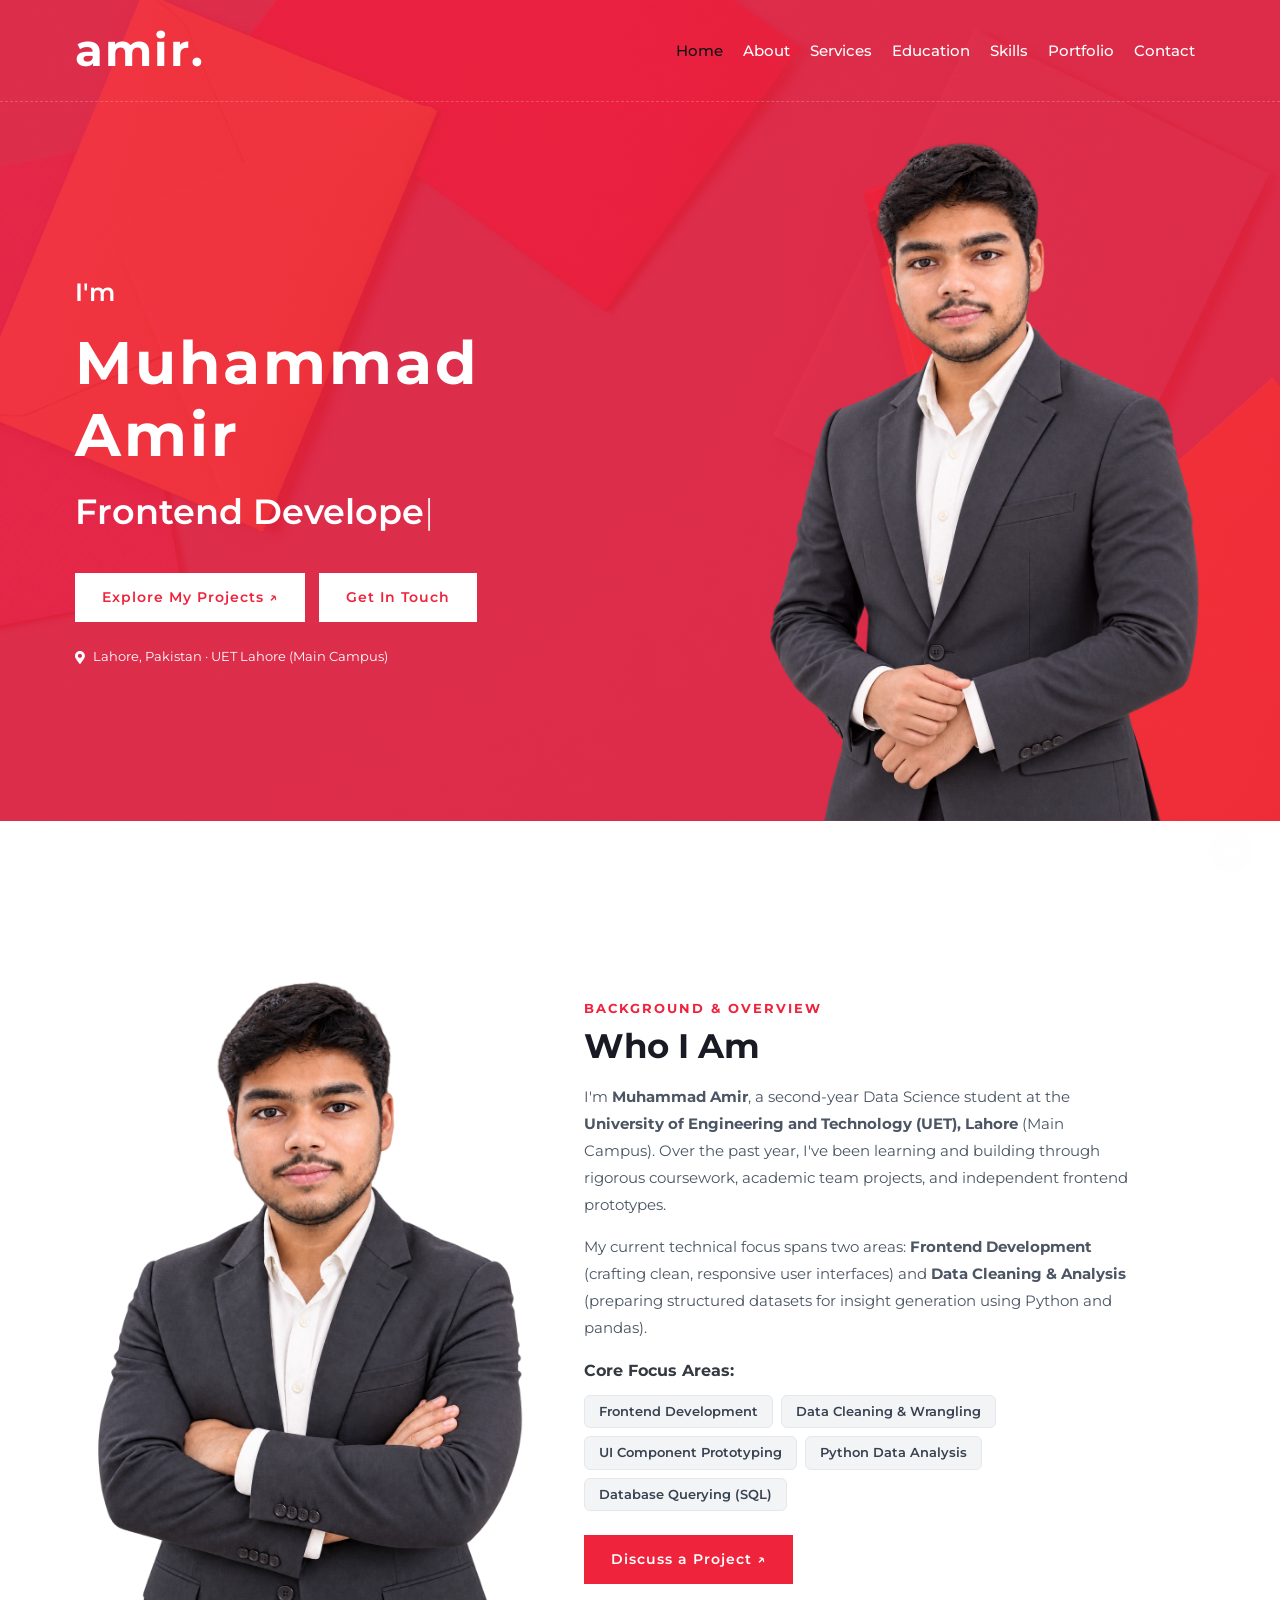
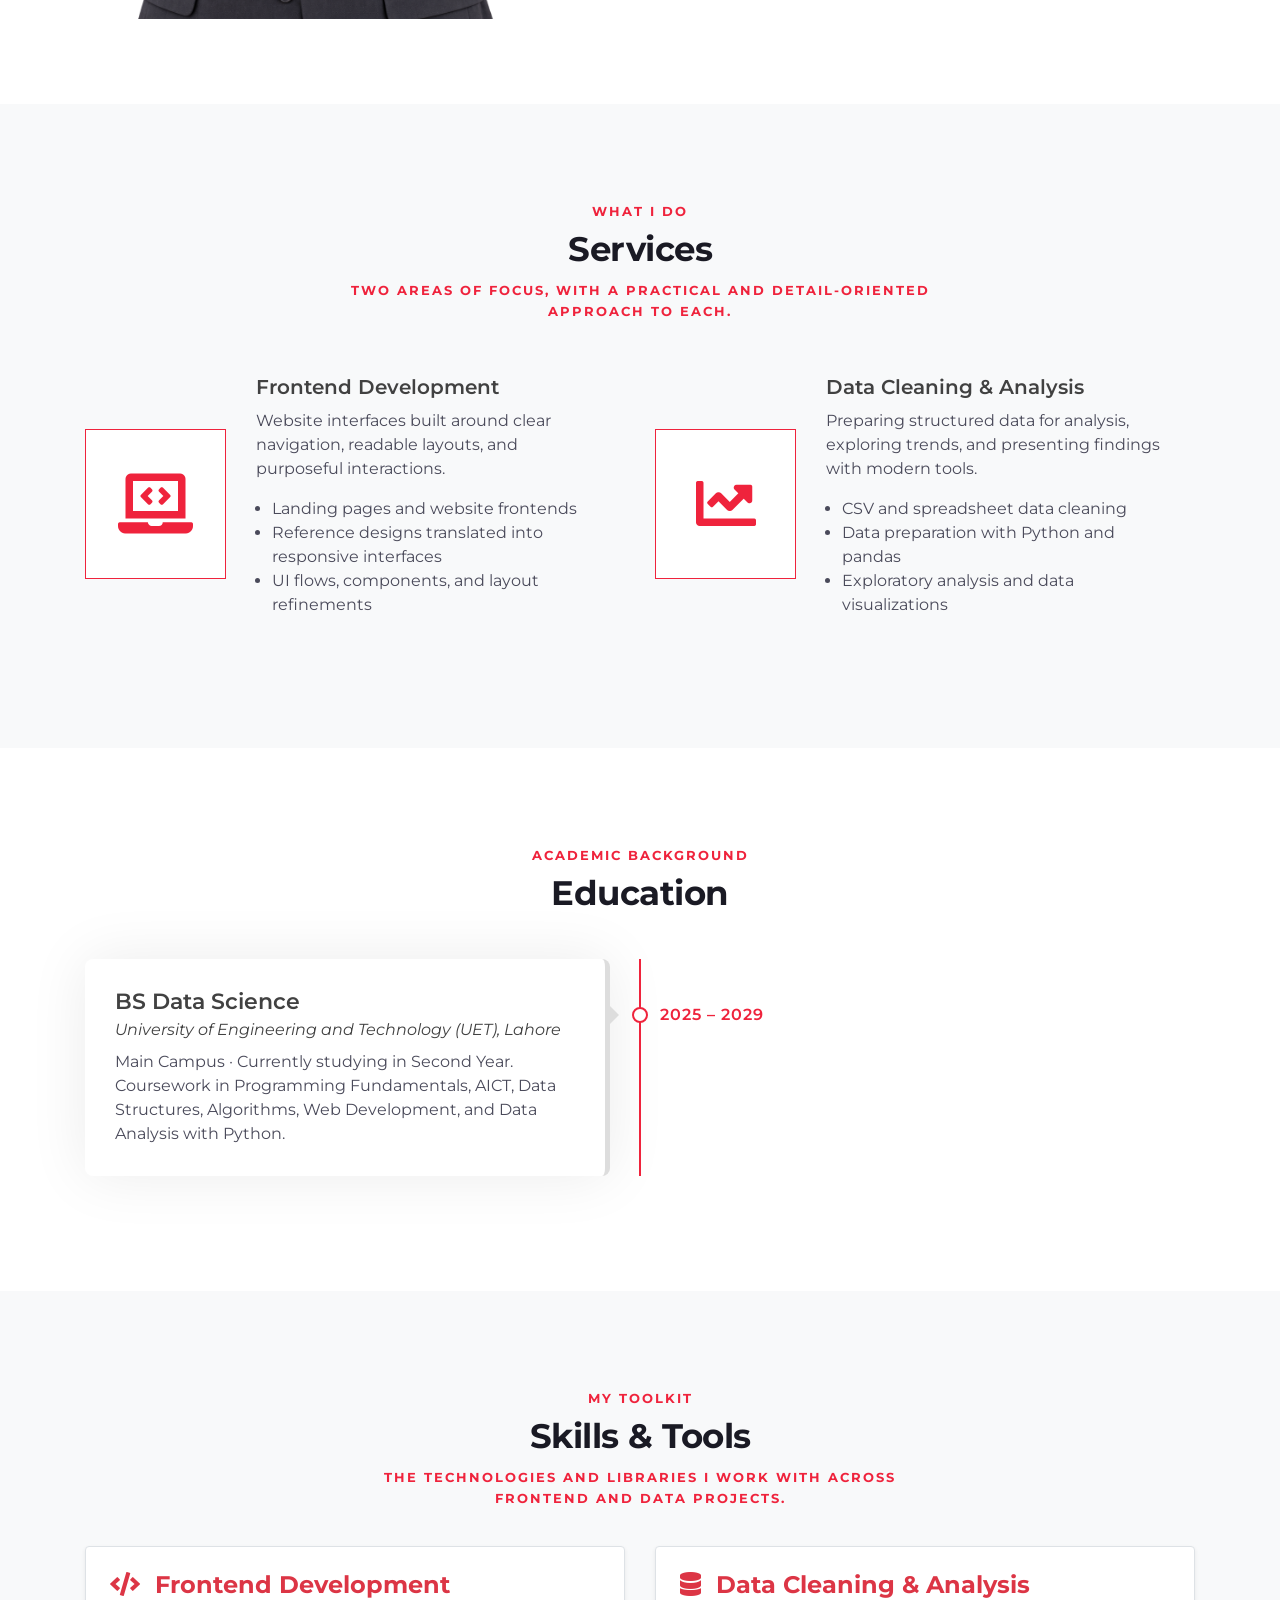
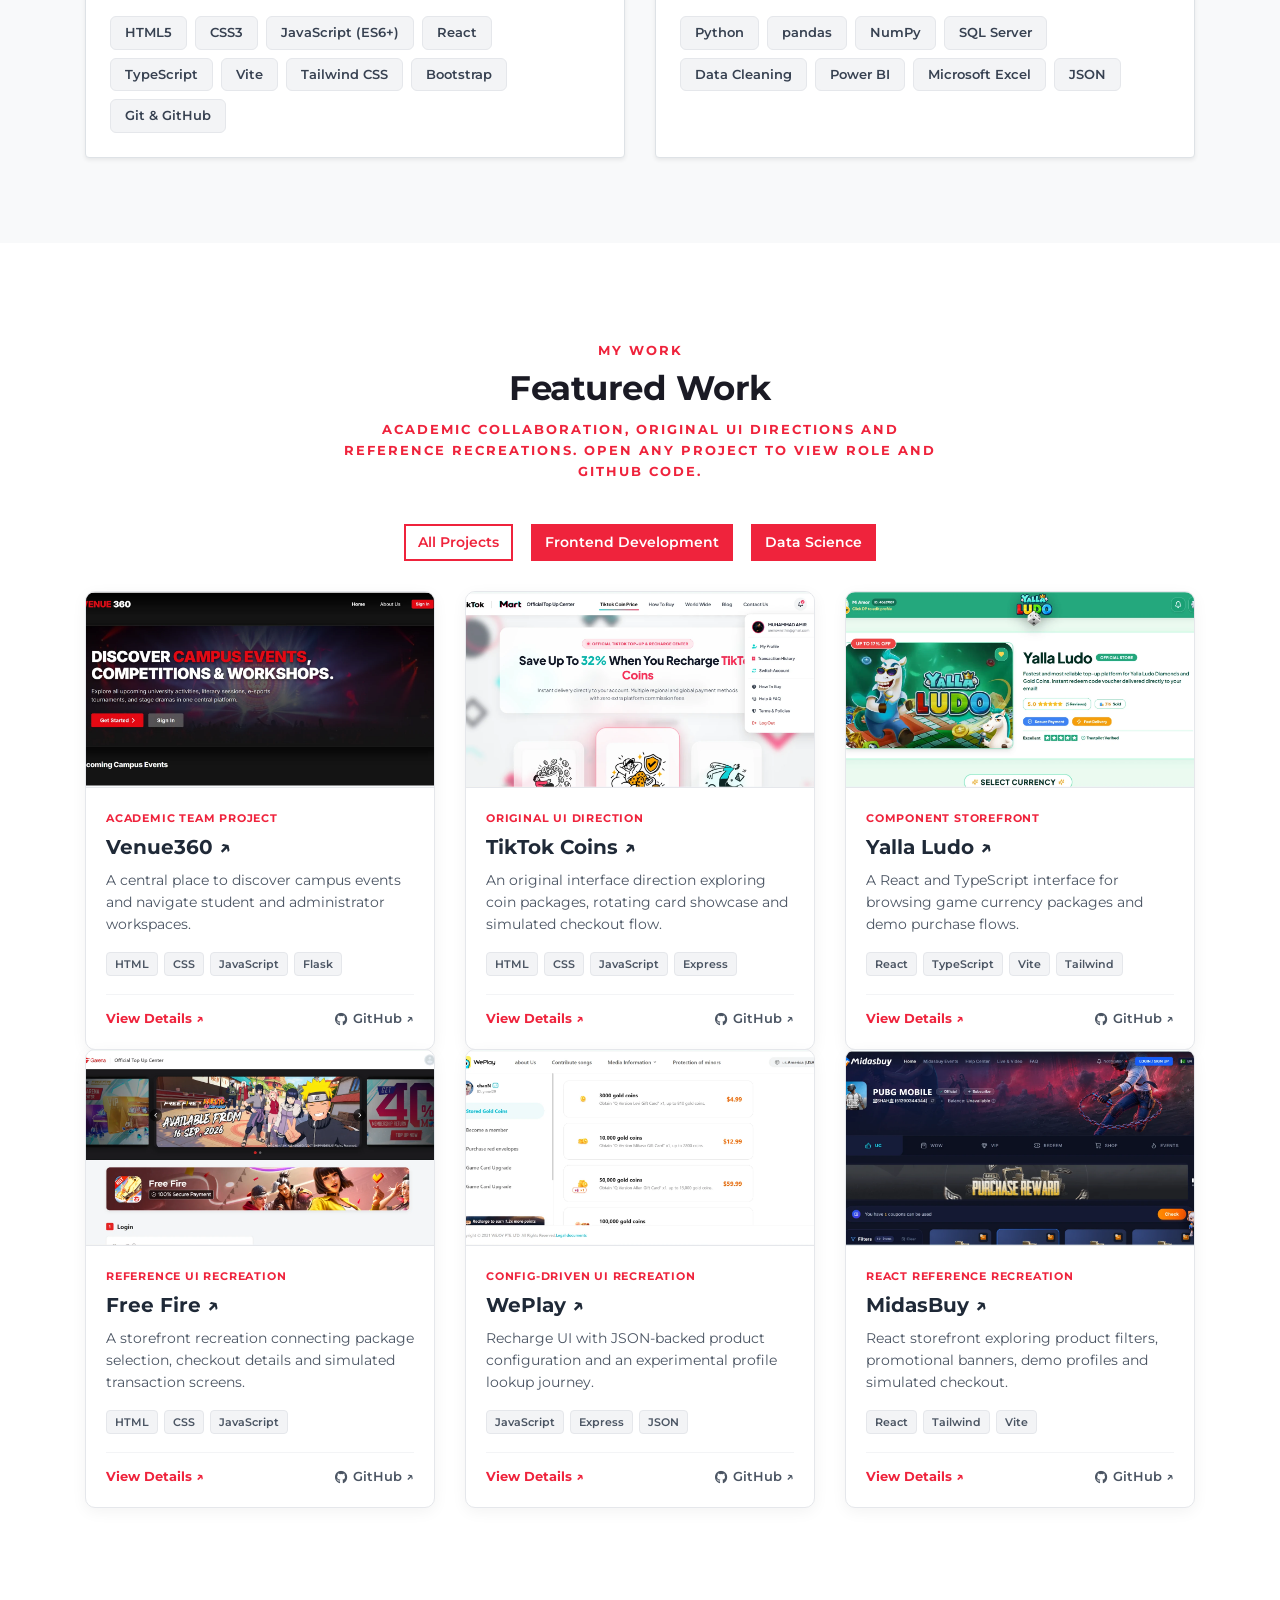
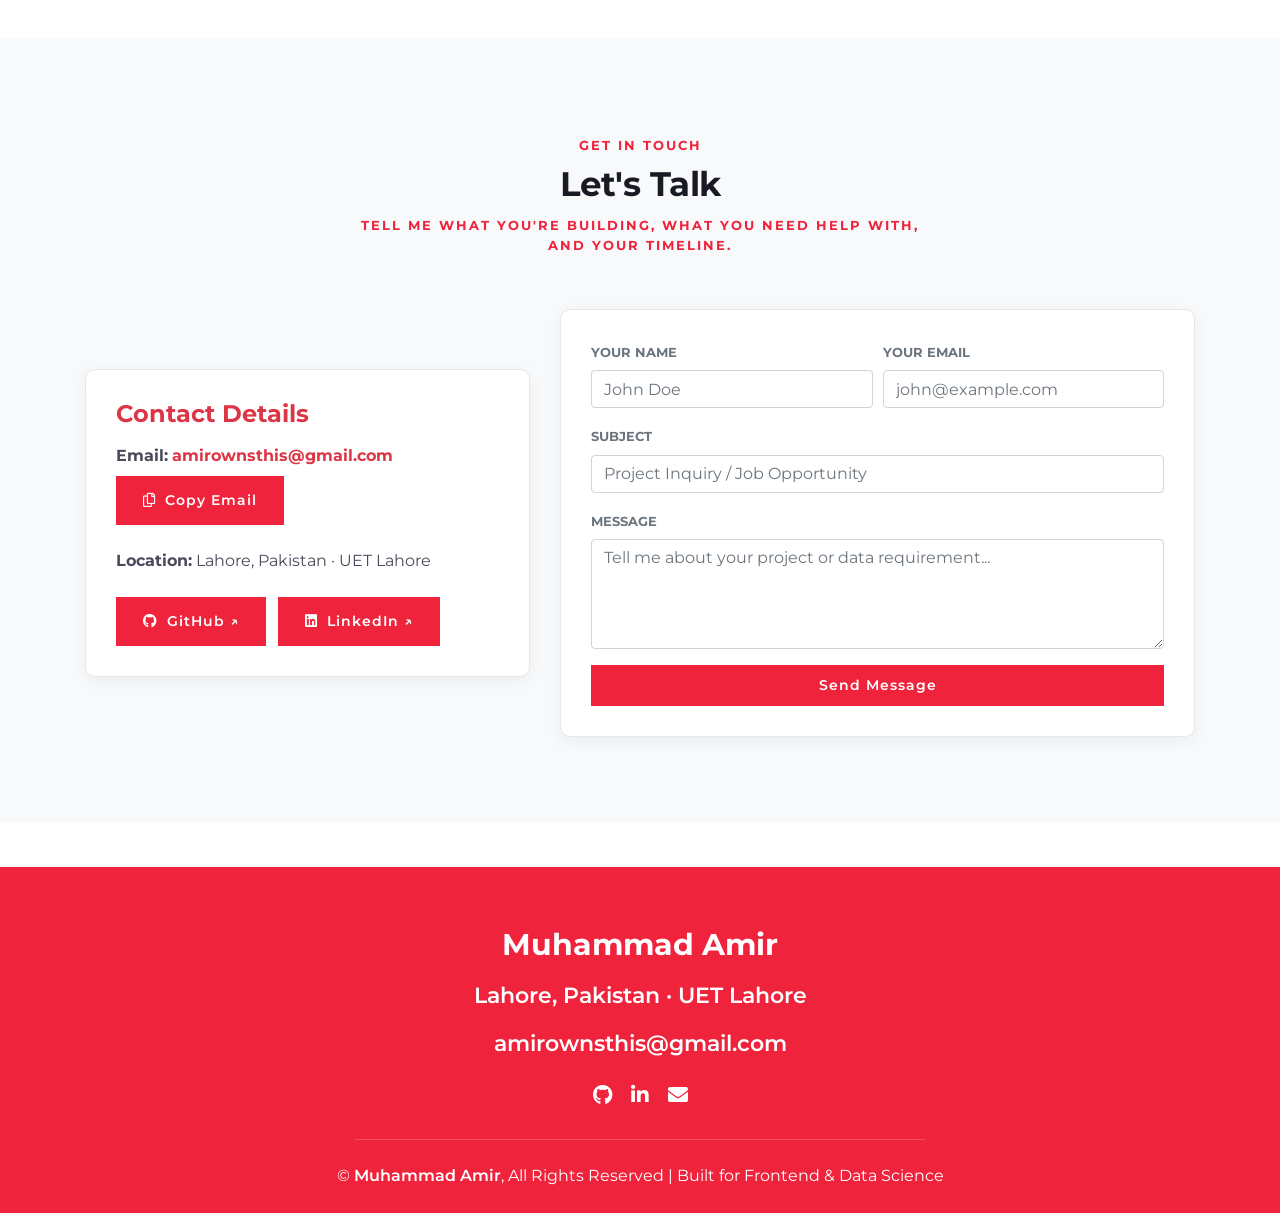
==== commit 8aff9e04: "Update contact form submission" ====
--- a/index.html
+++ b/index.html
@@ -761,27 +761,37 @@
                     <div class="col-md-7">
                         <div class="contact-card-box">
                             <form id="contactForm" onsubmit="handleContactSubmit(event)">
+                                <input type="hidden" name="access_key" value="99efd65d-d6ce-491a-993c-4dd37015613b">
+                                <input type="hidden" name="from_name" value="Portfolio Visitor">
+                                <input type="hidden" name="subject" value="New Portfolio Inquiry for Muhammad Amir">
+
                                 <div class="form-row">
                                     <div class="form-group col-md-6">
                                         <label class="font-weight-bold small text-muted">YOUR NAME</label>
-                                        <input type="text" class="form-control" placeholder="John Doe" required>
+                                        <input type="text" name="name" class="form-control" placeholder="John Doe" required>
                                     </div>
                                     <div class="form-group col-md-6">
                                         <label class="font-weight-bold small text-muted">YOUR EMAIL</label>
-                                        <input type="email" class="form-control" placeholder="john@example.com" required>
+                                        <input type="email" name="email" class="form-control" placeholder="john@example.com" required>
                                     </div>
                                 </div>
                                 <div class="form-group">
                                     <label class="font-weight-bold small text-muted">SUBJECT</label>
-                                    <input type="text" class="form-control" placeholder="Project Inquiry / Job Opportunity" required>
+                                    <input type="text" name="message_subject" class="form-control" placeholder="Project Inquiry / Job Opportunity" required>
                                 </div>
                                 <div class="form-group">
                                     <label class="font-weight-bold small text-muted">MESSAGE</label>
-                                    <textarea class="form-control" rows="4" placeholder="Tell me about your project or data requirement..." required></textarea>
-                                </div>
-                                <button type="submit" class="btn btn-danger btn-block py-2">Send Message</button>
+                                    <textarea name="message" class="form-control" rows="4" placeholder="Tell me about your project or data requirement..." required></textarea>
+                                </div>
+                                <button type="submit" id="submit-btn" class="btn btn-danger btn-block py-2">
+                                    <span id="btn-text">Send Message</span>
+                                    <span id="btn-spinner" class="spinner-border spinner-border-sm d-none" role="status" aria-hidden="true"></span>
+                                </button>
                                 <div id="form-success-alert" class="alert alert-success mt-3 d-none">
-                                    Thank you! Your message has been sent. Muhammad Amir will respond shortly.
+                                    Thank you! Your message has been sent directly to Muhammad Amir's Gmail inbox.
+                                </div>
+                                <div id="form-error-alert" class="alert alert-danger mt-3 d-none">
+                                    Oops! Something went wrong. Please try emailing directly to <a href="mailto:amirownsthis@gmail.com" class="alert-link">amirownsthis@gmail.com</a>.
                                 </div>
                             </form>
                         </div>
@@ -1020,11 +1030,42 @@
                 });
             }
 
-            function handleContactSubmit(e) {
+            async function handleContactSubmit(e) {
                 e.preventDefault();
-                $('#form-success-alert').removeClass('d-none');
-                e.target.reset();
-                setTimeout(() => $('#form-success-alert').addClass('d-none'), 5000);
+                const form = e.target;
+                const submitBtn = $('#submit-btn');
+                const btnText = $('#btn-text');
+                const btnSpinner = $('#btn-spinner');
+                const successAlert = $('#form-success-alert');
+                const errorAlert = $('#form-error-alert');
+
+                successAlert.addClass('d-none');
+                errorAlert.addClass('d-none');
+                btnText.text('Sending...');
+                btnSpinner.removeClass('d-none');
+                submitBtn.prop('disabled', true);
+
+                try {
+                    const response = await fetch("https://api.web3forms.com/submit", {
+                        method: "POST",
+                        body: new FormData(form)
+                    });
+                    const result = await response.json();
+
+                    if (result.success) {
+                        successAlert.removeClass('d-none');
+                        form.reset();
+                        setTimeout(() => successAlert.addClass('d-none'), 7000);
+                    } else {
+                        errorAlert.removeClass('d-none');
+                    }
+                } catch (err) {
+                    errorAlert.removeClass('d-none');
+                } finally {
+                    btnText.text('Send Message');
+                    btnSpinner.addClass('d-none');
+                    submitBtn.prop('disabled', false);
+                }
             }
 
             document.getElementById('year-span').textContent = new Date().getFullYear();
